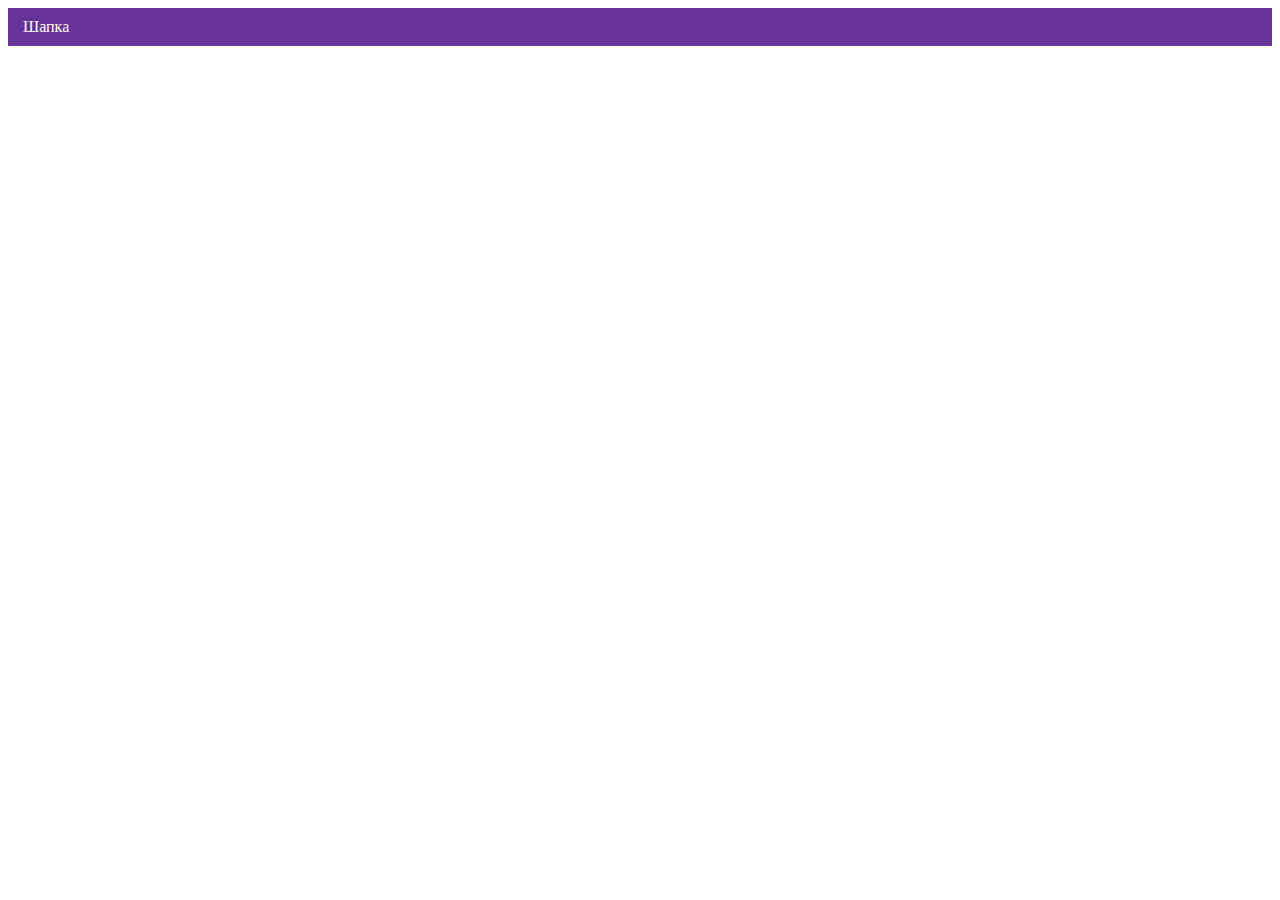
==== index.html @ 019f4bea "Deploying to gh-pages from @ htmlacademy-adaptive/2518753-cat-energy-2@e185e479f8d7a3f41717b7583130b" ====
<!DOCTYPE html><html class="page" lang="ru"><head><meta charset="UTF-8"><title>Название проекта</title><meta name="viewport" content="width=device-width,initial-scale=1"><link rel="stylesheet" href="styles/styles.css"><script src="scripts/index.js" defer="defer"></script></head><body class="page__body"><header class="header">Шапка</header></body></html>
---- styles/styles.css ----
.header{color:#fff;background-color:#639;padding:10px 15px}
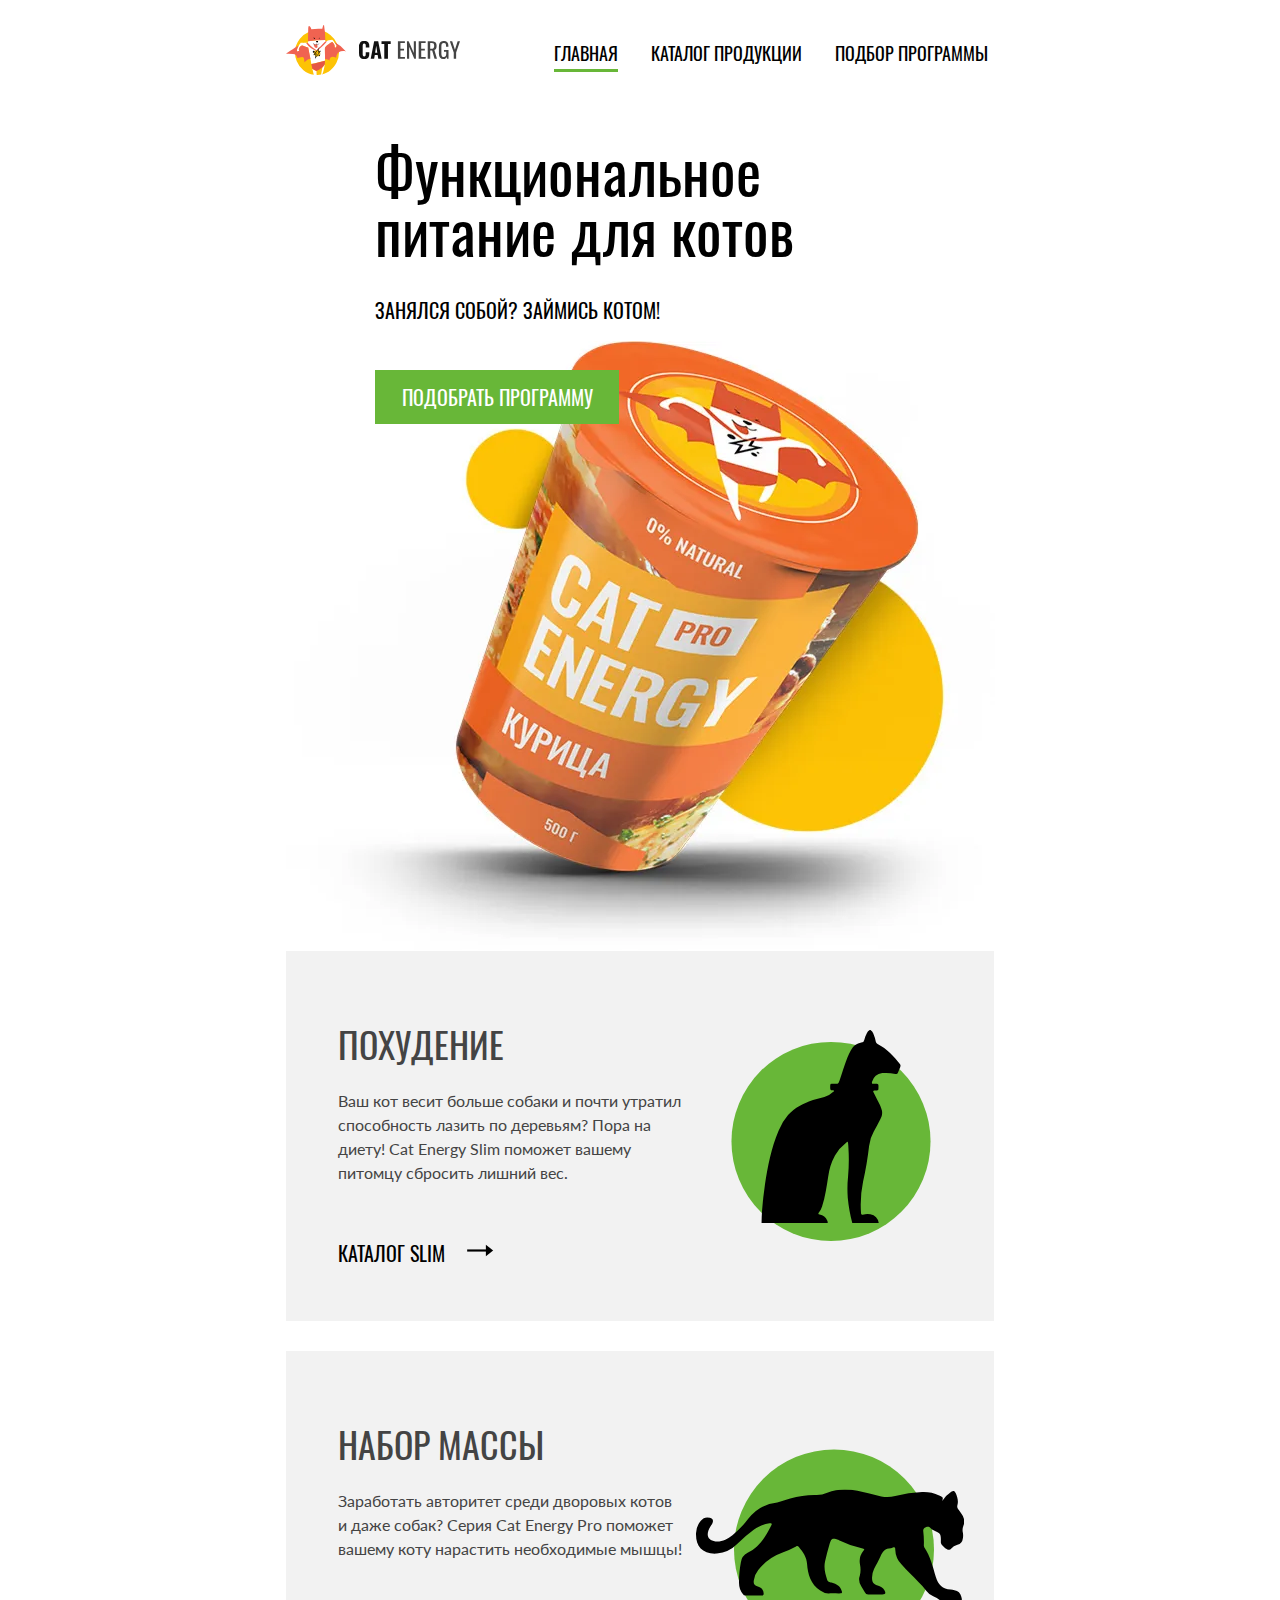
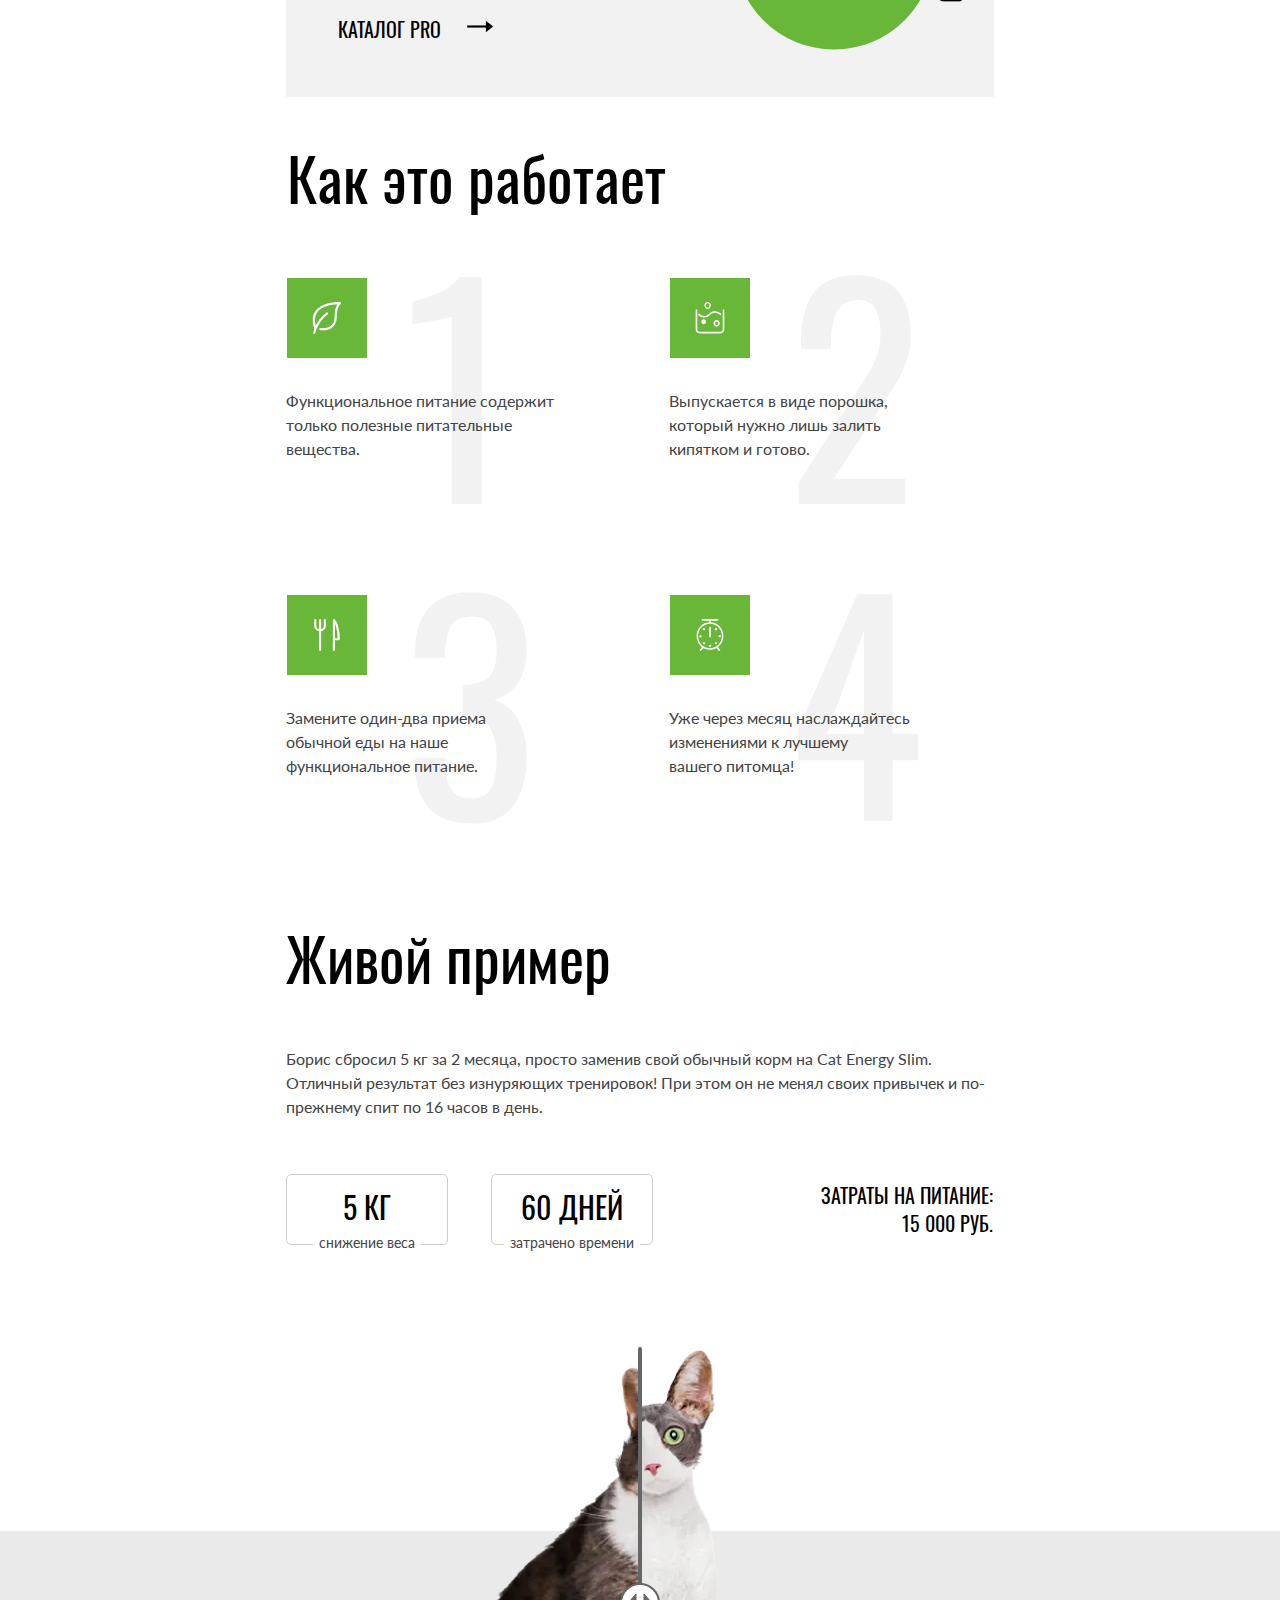
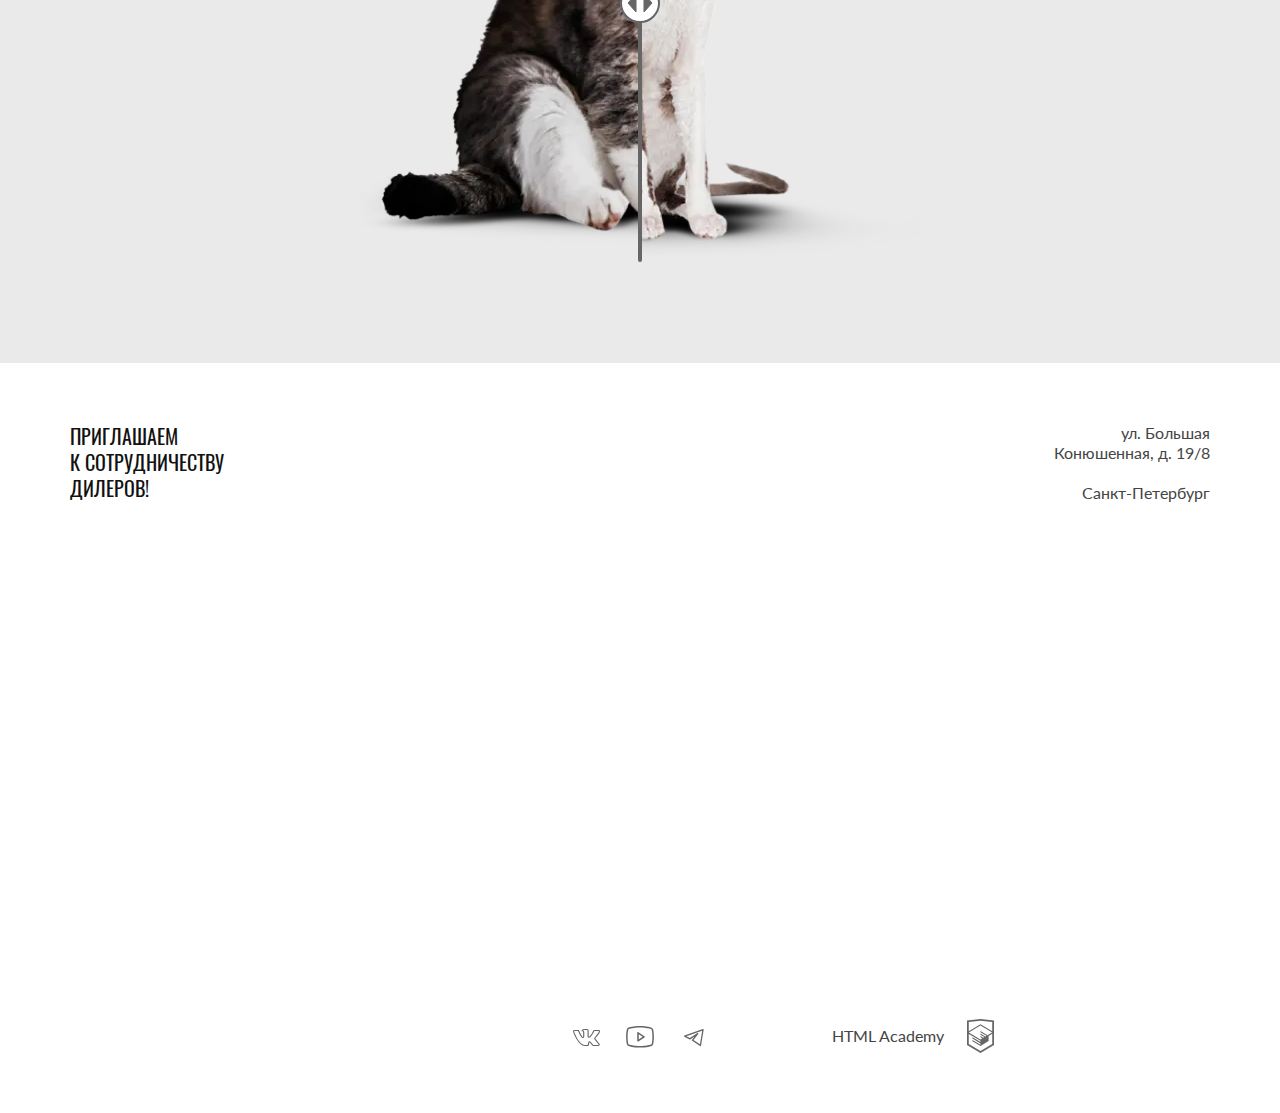
==== commit 45231abb: "Deploying to gh-pages from @ htmlacademy-adaptive/2518753-cat-energy-2@edad0844a2e58d0d433959121d864" ====
--- a/index.html
+++ b/index.html
@@ -1 +1 @@
-<!DOCTYPE html><html class="page" lang="ru"><head><meta charset="UTF-8"><title>Название проекта</title><meta name="viewport" content="width=device-width,initial-scale=1"><link rel="stylesheet" href="styles/styles.css"><script src="scripts/index.js" defer="defer"></script></head><body class="page__body"><header class="header">Шапка</header></body></html>+<!DOCTYPE html><html class="page" lang="ru"><head><meta charset="UTF-8"><meta name="viewport" content="width=device-width,initial-scale=1"><title>Магазин "CAT ENERGY"</title><meta name="viewport" content="width=device-width,initial-scale=1"><link rel="icon" href="favicon.ico" sizes="32x32"><link rel="icon" href="favicons/32.svg" type="image/svg+xml"><link rel="apple-touch-icon" href="favicons/apple-icon.png" sizes="180x180"><link rel="manifest" href="manifest.webmanifest"><link rel="preload" href="fonts/Lato-Regular.woff2" as="font"><link rel="stylesheet" href="styles/styles.css"><script src="scripts/index.js" defer="defer"></script></head><body class="page__body"><header class="main-header main-header--cat"><div class="main-header__wrapper container-wrapper"><div class="main-header__logo-container"><a class="main-header-logo-pic" href="index.html"><picture><source width="202" height="59" type="image/svg+xml" media="(min-width: 1440px)" srcset="images/logo-desktop.svg"><source width="174" height="50" type="image/svg+xml" media="(min-width: 768px)" srcset="images/logo-tablet.svg"><img loading="lazy" src="images/header-mobile.svg" width="190" height="38" alt="Продукция Cat Energy"></picture></a><button class="main-header__burger" type="button"><span class="visually-hidden">Открыть меню</span> <svg class="main-header__icon main-header__icon--burger" viewBox="0 0 24 24" width="24" height="24"><use href="..\icons\stack.svg#burger"></use></svg> <svg class="main-header__icon main-header__icon--cross" viewBox="0 0 24 24" width="24" height="24"><use href="..\icons\stack.svg#cross"></use></svg></button></div><nav class="main-nav main-nav--closed"><div class="main-nav__wrapper"><ul class="main-nav__site-list"><li class="main-nav__item main-nav__item--active"><a class="main-nav__link" href="index.html">Главная</a></li><li class="main-nav__item"><a class="main-nav__link" href="catalog.html">Каталог продукции</a></li><li class="main-nav__item"><a class="main-nav__link" href="#">Подбор программы</a></li></ul></div></nav></div></header><main class="main-container"><h1 class="visually-hidden">Магазин "CAT ENERGY"</h1><section class="hero"><div class="hero__wrapper container-wrapper"><div class="hero__container-lead"><h2 class="hero__lead">Функциональное питание&nbsp;для&nbsp;котов</h2><p class="hero__tagline">Занялся собой? Займись котом!</p></div><picture class="hero__picture"><source width="552" height="499" type="image/webp" media="(min-width: 1440px)" srcset="images/index-can-desktop@1x.webp, images/index-can-desktop@2x.webp 2x"><source width="709" height="609" type="image/webp" media="(min-width: 768px)" srcset="images/index-can-tablet@1x.webp, images/index-can-tablet@2x.webp 2x"><source type="image/webp" srcset="images/index-can-mobile@1x.webp, images/index-can-mobile@2x.webp 2x"><source width="552" height="499" type="image/jpg" media="(min-width: 1440px)" srcset="images/index-can-desktop@1x.png, images/index-can-desktop@2x.png 2x"><source width="709" height="609" type="image/jpg" media="(min-width: 768px)" srcset="images/index-can-tablet@1x.png, images/index-can-tablet@2x.png 2x"><img src="images/index-can-mobile@1x.png" srcset="images/index-can-mobile@2x.png 2x" width="280" height="270" alt="Продукция Cat Energy"></picture><a class="button hero__button" href="#">подобрать программу</a></div></section><section class="programs"><div class="programs__wrapper container-wrapper"><div class="programs__program programs__program--weight-loss"><h3 class="programs__name">похудение</h3><p class="programs__program-description">Ваш кот весит больше собаки и почти утратил способность лазить по деревьям? Пора на диету! Cat Energy Slim поможет вашему питомцу сбросить лишний вес.</p><a class="programs__program-link" href="#">каталог slim</a></div><div class="programs__program programs__program--kit"><h3 class="programs__name">набор массы</h3><p class="programs__program-description">Заработать авторитет среди дворовых котов и даже собак? Серия Cat Energy Pro поможет вашему коту нарастить необходимые мышцы!</p><a class="programs__program-link" href="#">каталог pro</a></div></div></section><section class="advantages"><div class="advantages__wrapper container-wrapper"><h3 class="advantages__title">Как это работает</h3><ul class="advantages__list"><li class="advantages__item advantages__item--benefit"><p class="advantages__text">Функциональное питание содержит только полезные питательные вещества.</p></li><li class="advantages__item advantages__item--water"><p class="advantages__text">Выпускается в виде порошка, который нужно лишь залить кипятком и готово.</p></li><li class="advantages__item advantages__item--instructions"><p class="advantages__text">Замените один-два приема обычной еды на наше функциональное питание.</p></li><li class="advantages__item advantages__item--index-watch"><p class="advantages__text">Уже через месяц наслаждайтесь изменениями к лучшему вашего&nbsp;питомца!</p></li></ul></div></section><section class="examples"><div class="examples__wrapper container-wrapper"><h2 class="examples__title">Живой пример</h2><div class="examples__background"><div class="examples__container"><div class="examples__text-container"><p class="examples__text">Борис сбросил 5 кг за 2 месяца, просто заменив свой обычный корм на Cat Energy Slim. Отличный результат без изнуряющих тренировок! При этом он не менял своих привычек и по-прежнему спит по 16 часов в день.</p><div class="examples__expenses-container"><div class="examples__container-label"><div class="examples__options"><span class="examples__result">5 КГ</span> <span class="examples__result-text">снижение веса</span></div><div class="examples__options"><span class="examples__result">60 ДНЕЙ</span> <span class="examples__result-text">затрачено времени</span></div></div><div class="examples__expenses"><span class="examples__tiitle-examples">затраты на питание:</span> <span class="examples__examples">15 000 РУБ.</span></div></div></div><div class="examples__picture"><button class="examples__button-thumb" type="button"><span class="visually-hidden">Ползунок</span> <svg class="examples__thumb" viewBox="0 0 40 40" width="40" height="40" fill="none"><use href="..\icons\stack.svg#thumb"></use></svg></button><div class="examples__picture-container"><div class="examples__picture-before"><picture class="examples__cat-big"><source width="560" height="512" type="image/webp" media="(min-width: 768px)" srcset="images/cat-before-tablet@1x.webp 1x,images/cat-before-tablet@2x.webp 2x"><source width="280" height="256" type="image/webp" media="(min-width: 768px)" srcset="images/cat-before-tablet@1x.webp 1x,images/cat-before-tablet@2x.webp 2x"><source width="560" height="512" type="image/png" media="(min-width: 768px)" srcset="images/cat-before-tablet@1x.png 1x,images/cat-before-tablet@2x.png 2x"><img loading="lazy" src="images/cat-before-mobile@1x.png" srcset="images/cat-before-mobile@2x.png" width="280" height="256" alt="Продукция Cat Energy"></picture></div><div class="examples__picture-after"><picture class="examples__cat-small"><source width="560" height="512" type="image/webp" media="(min-width: 768px)" srcset="images/cat-after-tablet@1x.webp 1x,images/cat-after-tablet@2x.webp 2x"><source width="280" height="256" type="image/webp" media="(min-width: 768px)" srcset="images/cat-after-tablet@1x.webp 1x,images/cat-after-tablet@2x.webp 2x"><source width="560" height="512" type="image/png" media="(min-width: 768px)" srcset="images/cat-after-tablet@1x.png 1x,images/cat-after-tablet@2x.png 2x"><img loading="lazy" src="images/cat-after-mobile@1x.png" srcset="images/cat-after-mobile@2x.png" width="280" height="256" alt="Продукция Cat Energy"></picture></div></div></div></div></div></div></section><section class="map"><div class="map__wrapper"><h2 class="visually-hidden">Карта</h2><div class="map__container"><p class="map__title">приглашаем к&nbsp;сотрудничеству дилеров!</p><div class="map__adress"><p class="map__street">ул. Большая Конюшенная,&nbsp;д.&nbsp;19/8</p><p class="map__city">Санкт-Петербург</p></div></div><iframe class="map__iframe" src="https://www.google.com/maps/embed?pb=!1m18!1m12!1m3!1d1998.5989428381988!2d30.320503012697746!3d59.938796861982894!2m3!1f0!2f0!3f0!3m2!1i1024!2i768!4f13.1!3m3!1m2!1s0x4696310fca5ba729%3A0xea9c53d4493c879f!2z0JHQvtC70YzRiNCw0Y8g0JrQvtC90Y7RiNC10L3QvdCw0Y8g0YPQuy4sIDE5LCDQodCw0L3QutGCLdCf0LXRgtC10YDQsdGD0YDQsywgMTkxMTg2!5e0!3m2!1sru!2sru!4v1723025348032!5m2!1sru!2sru" style="border:0;" allowfullscreen="" loading="lazy" referrerpolicy="no-referrer-when-downgrade"></iframe></div></section></main><footer class="main-footer"><div class="main-footer__wrapper container-wrapper"><ul class="main-footer__list"><li class="main-footer__item"><a class="main-footer__logo-text" href="../source/index.html"><img class="main-footer__logo-image" loading="lazy" src="images/logo-cat-energy.svg" width="101" height="18" alt="Логотип магазина CAT ENERGY"></a></li><li class="main-footer__item"><ul class="social-list"><li class="social-list__item"><a class="social-list__link" href="https://vk.com/htmlacademy"><span class="visually-hidden">В контакте</span> <svg viewBox="0 0 28 22" width="28" height="22"><use href="..\icons\stack.svg#vkontakte"></use></svg></a></li><li class="social-list__item"><a class="social-list__link" href="https://www.youtube.com/user/htmlacademyru"><span class="visually-hidden">Ютуб</span> <svg viewBox="0 0 28 22" width="28" height="22"><use href="..\icons\stack.svg#youtube"></use></svg></a></li><li class="social-list__item"><a class="social-list__link" href="https://t.me/htmlacademy"><svg viewBox="0 0 28 22" width="28" height="22"><use href="..\icons\stack.svg#telegram"></use></svg> <span class="visually-hidden">Телеграм</span></a></li></ul></li><li class="main-footer__item"><a class="main-footer__logo-academy-svg" href="https://htmlacademy.ru/"><p class="main-footer__logo">HTML Academy <svg viewBox="0 0 27 34" width="27" height="34"><use href="..\icons\stack.svg#logo-html"></use></svg> <span class="visually-hidden">Логотип HTML-академии</span></p></a></li></ul></div></footer></body></html>--- a/styles/styles.css
+++ b/styles/styles.css
@@ -1 +1 @@
-.header{color:#fff;background-color:#639;padding:10px 15px}+@font-face{font-family:Lato;font-weight:400;font-style:normal;src:url(../fonts/lato/Lato-Regular.woff2)format("woff2");font-display:swap}@font-face{font-family:Oswald;font-weight:400;font-style:normal;src:url(../fonts/oswald/oswaldregular.woff2)format("woff2");font-display:swap}body{color:#444;background-color:#fff;width:100%;margin:0 auto;font-family:Lato,Arial,sans-serif;font-weight:400}*,:before,:after{box-sizing:border-box}.visually-hidden{clip:rect(0 0 0 0);border:0;width:1px;height:1px;margin:-1px;padding:0;position:absolute;overflow:hidden}.main-header{width:100%}@media (width>=768px){.main-header{margin-bottom:35px}}@media (width>=1440px){.main-header{margin-bottom:51px}}@media (width>=768px){.main-header__wrapper{justify-content:space-between;align-items:center;padding:25px 34px 0 30px;display:flex}}@media (width>=1440px){.main-header__wrapper{padding:55px 110px 29px}}.main-header__logo-container{justify-content:space-between;align-items:center;margin-bottom:-3px;padding:13px 21px 14px 20px;display:flex;position:relative}@media (width>=768px){.main-header__logo-container{margin-bottom:0;margin-right:94px;padding:0}}@media (width>=1440px){.main-header__logo-container{margin-right:541px}}.main-header__burger:hover{opacity:.8}.main-header__burger:active{opacity:.6}.main-header__burger{cursor:pointer;background-color:#fff;border:none;width:24px;height:24px;padding:0;display:block}.main-header__burger--cross{cursor:pointer;display:none}@media (width>=768px){.main-.main-header__burger--active .main-header__burger--icon{display:none}.main-header__burger--active .main-header__cross--icon{display:block}.main-header__burger{display:none}}.main-header__icon--cross{display:none}.main-header__icon--burger{display:block}.main-header__burger--active .main-header__icon--burger{display:none}.main-header__burger--active .main-header__icon--cross{display:block}@media (width>=1440px){.main-header--cat:before{content:"";z-index:-10;background-color:#0000;background-image:linear-gradient(#68b738d9,#68b738d9),url(../images/index-background-desktop-desktop@2x.png);background-position:100%;background-repeat:repeat,repeat;background-size:cover;background-attachment:scroll,scroll;background-origin:padding-box,padding-box;background-clip:border-box,border-box;width:50%;height:694px;position:absolute;top:0;right:-6px}}.main-header-logo-pic:hover{opacity:.8}.main-header-logo-pic:active{opacity:.6}.main-nav{text-transform:uppercase;color:#000;width:100%;margin:0 auto;font-family:Oswald,Arial,sans-serif;font-size:20px;line-height:20px}@media (width>=768px){.main-nav{padding-top:10px;font-size:18px;line-height:24px}}@media (width>=1440px){.main-nav{font-size:20px;line-height:29.64px}}.main-nav__site-list{color:#000;text-transform:uppercase;z-index:10;background-color:#fff;width:320px;margin:0;padding:0;list-style:none;position:absolute}@media (width>=768px){.main-nav__site-list{flex-wrap:wrap;gap:33px;width:436px;display:flex;position:static}}@media (width>=1440px){.main-nav__site-list{background:0 0;gap:32.5px;width:475px}}.main-nav--opened{display:block}.main-nav--closed{display:none}@media (width>=768px){.main-nav--closed{display:block}}.main-nav__item{text-align:center;border:none;border-top:1px solid #e6e6e6;width:100%;padding-top:22px;padding-bottom:24px;position:relative}@media (width>=768px){.main-nav__item{border:none;width:auto;padding-top:4px;padding-bottom:12px}}.main-nav__link{color:#000;text-decoration:none}@media (width>=1440px){.main-nav__link{color:#fff}.main-nav__link--catalog{color:#111}}.main-nav__link:hover{opacity:.6}.main-nav__link:active{opacity:.3}@media (width>=768px){.main-nav__item--active:after{content:"";background-color:#68b738;width:100%;height:3px;position:absolute;top:32px;left:0}}@media (width>=1440px){.main-nav__item--active:after{content:"";background-color:#fff;width:100%;height:3px;position:absolute;top:38px;left:0}}@media (width>=768px){.main-nav__item--catalog-active:after{content:"";background-color:#68b738;width:100%;height:3px;position:absolute;top:32px;left:0}}@media (width>=1440px){.main-nav__item--catalog-active:after{top:39px}}.hero{color:#000;width:100%;min-height:480px;font-family:Oswald,Arial,sans-serif;font-size:14px;line-height:14px;position:relative}@media (width>=768px){.hero{font-size:20px;line-height:20px}}@media (width>=1440px){.hero{min-height:497px;font-size:20px;line-height:20px}}.hero:after{content:"";z-index:-10;background-color:#0000;background-image:linear-gradient(#68b738d9,#68b738d9),url(../images/index-background-desktop-mobile@2x.png);background-position:top;background-repeat:no-repeat;background-size:contain;background-attachment:scroll,scroll;background-origin:padding-box,padding-box;background-clip:border-box,border-box;width:100%;height:302px;display:block;position:absolute;top:0;left:0;right:0}@media (width>=768px){.hero:after{display:none}}.hero__wrapper{padding-bottom:0;position:relative}@media (width>=768px){.hero__wrapper{padding-left:30px;padding-right:30px}}@media (width>=1440px){.hero__wrapper{padding-left:100px;padding-right:331px;display:flex}}.hero__container-lead{color:#fff;background-size:320px 302px;width:100%;min-height:302px;padding-top:27px}@media (width>=768px){.hero__container-lead{background:0 0;min-height:180px;padding-left:89px}}.hero__lead{text-align:center;margin:0 0 25px;font-size:36px;font-weight:400;line-height:36px}@media (width>=768px){.hero__lead{color:#000;text-align:start;width:414px;margin-top:0;margin-bottom:40px;font-size:60px;font-weight:400;line-height:60px}}@media (width>=1440px){.hero__lead{text-align:start;margin-top:0}}.hero__tagline{text-align:center;text-transform:uppercase;margin:0 2px 0 auto;font-size:14px;line-height:14px}@media (width>=768px){.hero__tagline{color:#000;text-align:start;margin-bottom:21px;font-size:20px;line-height:20px}}@media (width>=1440px){.hero__tagline{text-align:start;margin-top:0}}.hero__picture{z-index:2;position:absolute;top:167px;left:20px}@media (width>=768px){.hero__picture{width:709px;min-height:609px;display:block;position:static}}@media (width>=1440px){.hero__picture{padding-left:0;position:absolute;top:-54px;left:559px}}.hero__button{width:280px;height:40px;margin:138px 20px 0;padding:10px 63px;font-size:16px;line-height:20px}@media (width>=768px){.hero__button{width:244px;height:54px;margin:0;padding:14px 26px;font-size:20px;line-height:26px;position:absolute;top:257px;left:119px}}@media (width>=1440px){.hero__button{top:260px;left:190px}}.programs{width:100%;margin-bottom:20px}@media (width>=768px){.programs{margin-bottom:49px}}@media (width>=1440px){.programs{margin-bottom:76px}}.programs__wrapper{flex-flow:column wrap;gap:22px;margin-bottom:20px;padding-top:20px;padding-left:20px;padding-right:20px;display:flex}@media (width>=768px){.programs__wrapper{gap:30px;padding-top:0;padding-left:30px;padding-right:30px}}@media (width>=1440px){.programs__wrapper{flex-direction:row;gap:79px;padding-top:82px;padding-left:110px;padding-right:110px}}.programs__program{background-color:#f2f2f2;padding:21px 33px 18px 20px;position:relative}@media (width>=768px){.programs__program{padding:75px 63px 53px 52px}}@media (width>=1440px){.programs__program{width:570px}}.programs__name{text-transform:uppercase;margin:0 0 29px;padding-top:9px;padding-left:71px;font-family:Oswald,Arial,sans-serif;font-size:24px;font-weight:400;line-height:37px}@media (width>=768px){.programs__name{margin-bottom:27px;padding:0;font-size:36px;line-height:36px}}@media (width>=1440px){.programs__name{margin-bottom:74px;padding-left:162px}}.programs__program-description{margin:0 0 41px;font-family:Lato,Arial,sans-serif;font-size:14px;line-height:18px;position:relative}@media (width>=768px){.programs__program-description{width:344px;margin-bottom:53px;font-size:16px;line-height:24px}}@media (width>=1440px){.programs__program-description{width:457px;margin-bottom:29px}}.programs__program-description:after{content:"";background-color:#d9d9d9;width:100%;height:1px;position:absolute;top:111px;left:0}@media (width>=768px){.programs__program-description:after{display:none}}.programs__program-link{color:#000;text-transform:uppercase;font-family:Oswald,Arial,sans-serif;font-size:16px;line-height:16px;text-decoration:none;position:relative}@media (width>=768px){.programs__program-link{font-size:20px;line-height:30px}}.programs__program-link:after{content:"";background-image:url(../icons/stack.svg#arrow);width:41px;height:13px;position:absolute;top:6px;left:95px}@media (width>=768px){.programs__program-link:after{left:126px}}.programs__program--weight-loss:before{content:"";background-image:url(../icons/stack.svg#index-cat-back-1);width:50px;height:53px;position:absolute}@media (width>=768px){.programs__program--weight-loss:before{width:200px;height:211px;top:79px;left:445px}}@media (width>=1440px){.programs__program--weight-loss:before{width:100px;height:106px;top:40px;left:52px}}.programs__program--kit:before{content:"";background-image:url(../icons/stack.svg#index-cat-back-2);width:67px;height:52px;position:absolute;top:24px;left:12px}@media (width>=768px){.programs__program--kit:before{width:268px;height:211px;top:93px;left:410px}}@media (width>=1440px){.programs__program--kit:before{width:134px;height:100px;top:45px;left:34px}}.programs__program-link:hover{opacity:.3}.advantages{counter-reset:section;width:100%;margin-bottom:47px}@media (width>=1440px){.advantages{min-height:380px;margin-bottom:61px}}.advantages__wrapper{min-height:380px;padding:0 20px}@media (width>=768px){.advantages__wrapper{min-height:380px;padding-left:30px;padding-right:109px}}@media (width>=1440px){.advantages__wrapper{min-height:280px;padding-left:110px}}.advantages__title{color:#000;margin:0 0 43px;padding-top:1px;padding-left:1px;font-family:Oswald,Arial,sans-serif;font-size:36px;font-weight:400;line-height:40px}@media (width>=768px){.advantages__title{margin-bottom:31px;font-size:60px;line-height:60px}}.advantages__list{flex-wrap:wrap;gap:20px;margin:0;padding:0;font-family:Lato,Arial,sans-serif;font-size:14px;line-height:18px;list-style:none;display:grid}@media (width>=768px){.advantages__list{grid-template-columns:230px 230px;gap:37px 153px;font-family:Lato,Arial,sans-serif;list-style:none;display:grid}}@media (width>=1440px){.advantages__list{gap:10px 94px;font-family:Lato,Arial,sans-serif;list-style:none;display:flex}}.advantages__item{width:280px;min-height:60px;position:relative}@media (width>=768px){.advantages__item{min-height:280px;position:relative}}@media (width>=1440px){.advantages__item{width:230px;position:relative}}@media (width>=768px){.advantages__item :before{counter-increment:section;content:"" counter(section)"";color:#f2f2f2;z-index:-10;width:112px;font-family:Oswald,Arial,sans-serif;font-size:280px;line-height:280px;position:absolute;top:0;right:50px}}@media (width>=1440px){.advantages__item :before{right:0}}.advantages__text{margin:0;padding-left:80px}@media (width>=768px){.advantages__text{width:268px;min-height:280px;padding-top:151px;padding-left:0;padding-right:0;font-size:16px;line-height:24px}}@media (width>=1440px){.advantages__text{width:246px;min-height:280px;padding:151px 0 57px}}.advantages__item--benefit:after{content:"";background-color:#68b738;background-image:url(../icons/stack.svg#index-leaf);background-position:50%;background-repeat:no-repeat;background-size:32px 32px;width:60px;height:60px;display:block;position:absolute;top:-2px;left:1px}@media (width>=768px){.advantages__item--benefit:after{width:80px;height:80px;top:40px}}.advantages__item--water:after{content:"";background-color:#68b738;background-image:url(../icons/stack.svg#index-water);background-position:50%;background-repeat:no-repeat;background-size:32px 32px;width:60px;height:60px;display:block;position:absolute;top:-2px;left:1px}@media (width>=768px){.advantages__item--water:after{width:80px;height:80px;top:40px}}.advantages__item--instructions:after{content:"";background-color:#68b738;background-image:url(../icons/stack.svg#index-eat);background-position:50%;background-repeat:no-repeat;background-size:32px 32px;width:60px;height:60px;display:block;position:absolute;top:-2px;left:1px}@media (width>=768px){.advantages__item--instructions:after{width:80px;height:80px;top:40px}}.advantages__item--index-watch:after{content:"";background-color:#68b738;background-image:url(../icons/stack.svg#index-watch);background-position:50%;background-repeat:no-repeat;background-size:32px 32px;width:60px;height:60px;display:block;position:absolute;top:-2px;left:1px}@media (width>=768px){.advantages__item--index-watch:after{width:80px;height:80px;top:40px}}.examples{background-color:#eaeaea;width:100%;margin:0 auto}@media (width>=768px){.examples{background:linear-gradient(#fff 60%,#eaeaea 57%)}}@media (width>=1440px){.examples{background:linear-gradient(0deg,#eaeaea calc(100% - 134px),#fff 20%)}}.examples__wrapper{padding:25px 20px 38px}@media (width>=768px){.examples__wrapper{padding:45px 30px 101px}}@media (width>=1440px){.examples__wrapper{padding:0 110px}}.examples__title{color:#000;margin:0 0 40px;font-family:Oswald,Arial,sans-serif;font-size:36px;font-weight:400;line-height:40px}@media (width>=768px){.examples__title{margin-bottom:60px;font-size:60px;line-height:60px}}@media (width>=1440px){.examples__title{margin-bottom:76px}}.examples__text-container{margin-bottom:19px}.examples__text{margin:0 0 20px;font-family:Lato,Arial,sans-serif;font-size:14px;line-height:18px}@media (width>=768px){.examples__text{margin-bottom:55px;font-size:16px;line-height:24px}}@media (width>=1440px){.examples__text{width:433px;margin-bottom:69px}}@media (width>=768px){.examples__expenses-container{justify-content:space-between;align-items:self-start;margin-bottom:68px;display:flex}}@media (width>=1440px){.examples__expenses-container{flex-direction:column;align-items:start;margin-bottom:0}}.examples__options{color:#000;border:1px solid #cdcdcd;border-radius:5px;flex-direction:column;align-items:center;width:124px;margin:0;padding:13px 20px 0;font-family:Oswald,Arial,sans-serif;font-size:24px;line-height:24px;display:flex;position:relative}@media (width>=768px){.examples__options{width:162px;padding-bottom:4px;font-size:30px;line-height:37px}}.examples__result-text{color:#444;text-align:center;background-color:#eaeaea;margin-bottom:-15px;padding:0 9px;font-family:Lato,Arial,sans-serif;font-size:12px;line-height:12px}@media (width>=768px){.examples__result-text{background-color:#fff;margin:0 -10px -10px;padding:0 6px;font-size:14px;line-height:14px}}@media (width>=1440px){.examples__result-text{background-color:#eaeaea;margin-bottom:-11px}}.examples__result{margin-bottom:9px}@media (width>=768px){.examples__result{margin-bottom:11px}}@media (width>=1440px){.examples__result{margin-bottom:13px}.examples__background{min-height:462px;margin-left:-110px;margin-right:-110px;padding-left:110px;padding-right:110px;position:relative}.examples__container{width:436px;min-height:317px;padding-top:70px;padding-bottom:47px;display:flex}}.examples__container-label{justify-content:space-between;gap:32px;margin-bottom:34px;display:flex}@media (width>=768px){.examples__container-label{gap:43px}}@media (width>=1440px){.examples__container-label{margin-bottom:50px}}.examples__tiitle-examples{text-transform:uppercase}@media (width>=768px){.examples__tiitle-examples,.examples__examples{font-size:20px;line-height:20px}}.examples__expenses{color:#000;flex-wrap:wrap;gap:3px;width:186px;margin:0 auto;font-family:Oswald,Arial,sans-serif;font-size:14px;line-height:20px;display:flex}@media (width>=768px){.examples__expenses{justify-content:flex-end;gap:8px;margin:0;padding-top:11px;padding-right:1px}}@media (width>=1440px){.examples__expenses{gap:65px;width:auto;display:flex}}.examples__picture{position:relative}@media (width>=1440px){.examples__picture{width:560px;height:512px;position:absolute;top:-136px;left:773px}}.examples__button-thumb{z-index:30;background-color:#666;border:none;border-radius:2px;outline:none;width:4px;height:100%;padding:0;position:absolute;left:138px}@media (width>=768px){.examples__button-thumb{left:352px}}@media (width>=1440px){.examples__button-thumb{left:275px}}.examples__picture-container{justify-content:space-between;display:flex}@media (width>=768px){.examples__picture-container{margin:0 4px}}.examples__picture-before{text-align:left;width:50%;overflow:hidden}.examples__cat-big{display:block;transform:translate(0%)}@media (width>=768px){.examples__cat-big{transform:translate(20%)}}@media (width>=1440px){.examples__cat-big{transform:translate(0)}}.examples__picture-after{text-align:right;width:50%;overflow:hidden}.examples__cat-small{width:200%;display:block;transform:translate(-50%)}@media (width>=768px){.examples__cat-small{transform:translate(-60%)}}@media (width>=1440px){.examples__cat-small{transform:translate(-284px)}}.examples__button-thumb:hover{background-color:#68b738}.examples__button-thumb:active{opacity:.6;background-color:#68b738}.examples__thumb{stroke:#666;color:#666;position:absolute;top:107px;left:-18px}@media (width>=768px){.examples__thumb{top:236px;left:-18px}}.examples__thumb:hover{stroke:#68b738;color:#68b738}.examples__thumb:active{stroke:#68b738;color:#68b738;opacity:.6}.map{width:100%;margin:0;font-weight:400}.map--catalog{background-color:#f2f2f2}.map__wrapper{padding:0}@media (width>=1440px){.map__wrapper{position:relative}}.map__container{flex-direction:row;justify-content:space-between;padding:26px 20px;display:flex}@media (width>=768px){.map__container{justify-content:space-between;min-height:200px;padding:60px 70px}}@media (width>=1440px){.map__container{background-color:#fff;width:565px;min-height:199px;padding:60px 78px;position:absolute;top:96px;left:111px}}.map__title{text-transform:uppercase;color:#111;margin:0;font-family:Oswald,Arial,sans-serif;font-size:16px;font-weight:400;line-height:20px}@media (width>=768px){.map__title{width:163px;font-size:20px;line-height:26px}}.map__adress{width:140px;margin-right:3px;font-family:Lato,Arial,sans-serif;font-size:14px;line-height:20px}@media (width>=768px){.map__adress{text-align:right;width:157px;margin-right:0;font-size:16px;line-height:20px}}@media (width>=1440px){.map__adress{text-align:left}}.map__street{margin:0}@media (width>=768px){.map__street{margin-bottom:20px}}@media (width>=1440px){.map__street{margin-bottom:19px}}.map__city{margin:0}.map__iframe{width:100%;height:362px}@media (width>=768px){.map__iframe{height:400px}}@media (width>=1440px){.map__container--index{top:77px}}.main-footer{width:100%;font-family:Lato,Arial,sans-serif;font-size:16px;line-height:20px}.main-footer--catalog{background-color:#f2f2f2}@media (width>=1440px){.main-footer--catalog{padding-top:3px}}.main-footer__wrapper{padding:19px 20px}@media (width>=768px){.main-footer__wrapper{justify-content:space-between;padding:60px 30px;display:flex}}@media (width>=1440px){.main-footer__wrapper{padding:72px 110px}}.main-footer__list{text-align:center;flex-direction:column;margin:0;padding:0;list-style:none;display:flex}@media (width>=768px){.main-footer__list{text-align:start;grid-template-columns:repeat(3,1fr);width:100%;display:grid}}@media (width>=1440px){.main-footer__list{grid-template-columns:repeat(3,1fr);gap:142px;width:100%;display:grid}}.main-footer__item{border-bottom:1px solid #d9d9d9;width:100%;margin:0 auto;padding:18px 0}@media (width>=768px){.main-footer__item{border:none;width:auto;margin:0;padding:0}}.main-footer__item:last-child{text-align:right;border-bottom:none}.main-footer__logo-text:hover{opacity:.8}.main-footer__logo-text:active{opacity:.6}.social-list__link{fill:#666}.social-list__link:hover{fill:#68b738}.main-footer__logo{justify-content:center;align-items:center;gap:140px;margin:0;display:flex}@media (width>=768px){.main-footer__logo{gap:23px;margin-top:-10px}}.main-footer__logo-academy-svg{fill:#666;color:#444;text-decoration:none;display:inline-block}.main-footer__logo-academy-svg:hover{fill:#68b738}.main-footer__logo-academy-svg:active{opacity:.3}.main-footer__logo-image{width:128px;height:24px}@media (width>=768px){.main-footer__logo-image{margin-top:-3px}.main-footer__item--logo{flex-wrap:wrap;justify-self:self-start;gap:10px;display:flex}.main-footer__item--logo-academy{flex-wrap:wrap;gap:10px;width:168px;display:flex}}@media (width>=1440px){.main-footer__item--logo-academy{justify-self:self-end}}.social-list{flex-wrap:wrap;justify-content:center;gap:24px;margin:0 auto;padding:0;list-style:none;display:flex}@media (width>=768px){.social-list{gap:26px}}@media (width>=1440px){.social-list{gap:24px}}.social-list__item a{align-items:end;display:flex}.catalog{width:100%;margin-bottom:24px}@media (width>=768px){.catalog{margin-bottom:75px}}@media (width>=1440px){.catalog{margin-bottom:67px}}@media (width>=768px){.catalog__wrapper{padding:0 30px}}@media (width>=1440px){.catalog__wrapper{padding:0 109px}}.catalog__title{color:#000;margin:0;padding:28px 20px 41px;font-family:Oswald,Arial,sans-serif;font-size:36px;font-weight:400;line-height:36px;position:relative}@media (width>=768px){.catalog__title{margin-bottom:164px;padding-bottom:0;padding-left:0;font-size:60px;line-height:60px}}@media (width>=1440px){.catalog__title{margin-top:-37px;margin-bottom:156px}}.catalog__title:before{content:"";background-color:#e6e6e6;width:100%;height:1px;position:absolute;top:0;left:0}@media (width>=768px){.catalog__title:before{display:none}}.catalog__title:after{content:"";background-color:#e6e6e6;width:100%;height:1px;position:absolute;top:104px;left:0}@media (width>=768px){.catalog__title:after{display:none}}.catalog__list{grid-template-columns:repeat(1,320px);margin:0;padding:0;list-style:none;display:grid}@media (width>=768px){.catalog__list{grid-template-columns:repeat(2,324px);gap:142px 60px}}@media (width>=1440px){.catalog__list{grid-template-columns:repeat(4,245px);gap:132px 80px}}.catalog__product-card{min-height:209px;padding:20px 20px 16px;position:relative}@media (width>=768px){.catalog__product-card{background-color:#f2f2f2;min-height:429px;padding:0 37px}}@media (width>=1440px){.catalog__product-card{width:245px;padding-bottom:40px;padding-left:37.5px;padding-right:37.5px}}.catalog__product-card:after{content:"";background-color:#e6e6e6;width:100%;height:1px;position:absolute;top:209px;left:0}@media (width>=768px){.catalog__product-card:after{display:none}}.catalog__product-card-container{margin-bottom:17px;padding-left:140px}@media (width>=768px){.catalog__product-card-container{padding:162px 0 0}}.catalog__picture{position:absolute;top:20.5px;left:20px}@media (width>=768px){.catalog__picture{top:-70px;left:60px}}@media (width>=1440px){.catalog__picture{top:-63px;left:39px}}.catalog__product-card-title{width:76px;margin:0 0 14px;font-size:16px;font-weight:400;line-height:20px}@media (width>=768px){.catalog__product-card-title{text-align:center;width:auto;margin:0 auto 17px;padding:0 50px;font-size:20px;line-height:24px}}@media (width>=1440px){.catalog__product-card-title{margin-bottom:21px;padding:0 10px}}.catalog__product-card-link{color:#222;text-transform:uppercase;font-family:Oswald,Arial,sans-serif;text-decoration:none}.catalog__table{font-family:Lato,Arial,sans-serif;font-size:12px;line-height:16px}@media (width>=768px){.catalog__table{margin-bottom:20px}}@media (width>=1440px){.catalog__table{margin-bottom:24px}}.catalog__table-tr{justify-content:space-between;width:140px;display:flex}@media (width>=768px){.catalog__table-tr{text-align:center;width:250px;margin-bottom:13px;position:relative}}@media (width>=1440px){.catalog__table-tr{width:169px}}@media (width>=768px){.catalog__table-tr:after{content:"";background-color:#cdcdcd;width:100%;height:2px;position:absolute;top:23px}}@media (width>=1440px){.catalog__table-tr:after{top:26px}}.catalog__table td{padding:0}@media (width>=768px){.catalog__table td{font-size:16px;line-height:20px}}.catalog__product-card-parameter{margin:0;font-size:12px;line-height:16px}@media (width>=768px){.catalog__product-card-parameter{text-align:center;font-size:16px;line-height:18px}}.catalog__product-card--addition{padding-top:26px}@media (width>=768px){.catalog__product-card--addition{background-color:#fff;border:2px solid #f2f2f2}}.catalog__container-addition{width:219px;min-height:97px;margin:0 auto 21px;padding-top:53px;position:relative}@media (width>=768px){.catalog__container-addition{margin-bottom:82px;padding:133px 0 0}}@media (width>=1440px){.catalog__container-addition{width:auto;margin-bottom:90px}}.catalog__product-card-title--addition{align-items:center;width:auto;margin-bottom:8px;padding:0 7.5px}@media (width>=768px){.catalog__product-card-title--addition{margin-bottom:23px;padding:0 20.5px}}@media (width>=1440px){.catalog__product-card-title--addition{margin-bottom:27px;padding:0}}.catalog__container-addition:before{content:"";background-image:url(../icons/stack.svg#catalog-plus);width:30px;height:30px;position:absolute;top:0;right:94.5px}@media (width>=768px){.catalog__container-addition:before{width:60px;height:60px;top:24px;right:80px}}@media (width>=1440px){.catalog__container-addition:before{top:33px;right:53px}}.catalog__button{width:100%;padding-top:8px;padding-bottom:10px}@media (width>=768px){.catalog__button{padding-top:9px;padding-bottom:9px}}@media (width>=1440px){.catalog__button{padding-top:10px;padding-bottom:10px}}.additional-products{width:100%;font-size:14px;line-height:14px;overflow:hidden}.additional-products__wrapper{padding:0 20px}@media (width>=768px){.additional-products__wrapper{padding:0 30px}}@media (width>=1440px){.additional-products__wrapper{padding:0 109px 0 110px}}.additional-products__list{grid-template-columns:repeat(1,280px);margin:0 0 35px;padding:0;list-style:none;display:grid}@media (width>=768px){.additional-products__list{grid-template-columns:repeat(1,708px);margin:0 0 70px;padding:0;list-style:none;display:grid}}@media (width>=1440px){.additional-products__list{grid-template-columns:repeat(1,896px);margin:0;padding:0;list-style:none}.additional-products__container{justify-content:space-between;gap:80px;display:flex}}.additional-products__list-item{padding-top:13px;padding-bottom:19px;position:relative}@media (width>=768px){.additional-products__list-item{border:1px solid #cdcdcd;border-top:none;padding:26px 41px 28px 38px}}@media (width>=1440px){.additional-products__list-item{border-left:none;border-right:none;flex-wrap:wrap;justify-content:space-between;padding:0;display:flex}.additional-products__list-item:first-child{border-top:1px solid #cdcdcd}}.additional-products__list-item:after{content:"";background-color:#e6e6e6;width:100%;height:1px;position:absolute;top:129px;left:0}@media (width>=768px){.additional-products__list-item:after{display:none}}.additional-products__title{color:#222;margin:0 auto 35px;font-family:Oswald,Arial,sans-serif;font-size:24px;font-weight:400;line-height:24px;position:relative}@media (width>=768px){.additional-products__title{margin-bottom:80px;padding-left:39px;font-size:32px;line-height:32px}}@media (width>=1440px){.additional-products__title{padding-left:0;font-size:40px;line-height:40px}}.additional-products__title:before{content:"";background-color:#68b738;width:100%;height:2px;position:absolute;top:9px;left:267px}@media (width>=768px){.additional-products__title:before{background-color:#68b738;height:2px;top:14px;left:383px}}@media (width>=1440px){.additional-products__title:before{top:18px;left:416px}}.additional-products__title:after{content:"";background-color:#e6e6e6;width:100%;height:1px;position:absolute;top:58px;left:0}@media (width>=768px){.additional-products__title:after{background-color:#68b738;height:2px;top:14px;left:-709px}}@media (width>=1440px){.additional-products__title:after{top:18px;left:-1260px}}.additional-products__units,.additional-products__price{margin:0;font-family:Lato,Arial,sans-serif}@media (width>=768px){.additional-products__units,.additional-products__price{font-size:16px;line-height:20px}}.additional-products__name{text-transform:uppercase;color:#222;margin:0 0 14px;font-family:Oswald,Arial,sans-serif;font-size:16px;line-height:16px}@media (width>=768px){.additional-products__name{margin:0;font-size:20px;line-height:20px}}@media (width>=1440px){.additional-products__name{width:325px}}.additional-products__units-container{flex-wrap:nowrap;justify-content:space-between;margin-bottom:15px;display:flex}@media (width>=768px){.additional-products__units-container{gap:48px;margin:0}}@media (width>=1440px){.additional-products__units-container{width:285px}}@media (width>=768px){.additional-products__item-container{flex-wrap:wrap;justify-content:space-between;align-items:baseline;margin-bottom:22px;display:flex}}@media (width>=1440px){.additional-products__item-container{align-items:center;margin:0}}.additional-products__button{width:100%;padding-top:10px;padding-bottom:9px;font-size:16px;line-height:20px}@media (width>=768px){.additional-products__button{font-size:16px;line-height:20px}}@media (width>=1440px){.additional-products__button{width:244px;margin-top:15px;margin-bottom:15px;padding-top:10px;padding-bottom:10px}}.present{background-color:#0000;background-image:linear-gradient(#68b738d9,#68b738d9),url(../images/catalog-image-background@2x.png);background-position:50%;background-repeat:no-repeat;background-size:contain;background-attachment:scroll,scroll;background-origin:padding-box,padding-box;background-clip:border-box,border-box;width:280px;min-height:290px;position:relative}@media (width>=768px){.present{background-color:#0000;background-image:linear-gradient(#68b738d9,#68b738d9),url(../images/catalog-image-background@2x.png);background-position:0 0,right -1px bottom -213px;background-repeat:no-repeat;background-size:cover;background-attachment:scroll,scroll;background-origin:padding-box,padding-box;background-clip:border-box,border-box;width:707px;min-height:200px}}@media (width>=1440px){.present{background:linear-gradient(#68b738d9,#68b738d9),url(../images/catalog-image-background@2x.png) right 0 bottom 0/cover no-repeat;width:245px;min-height:288px}}.present:before{content:"";background-image:url(../icons/stack.svg#catalog-present);width:78px;height:80px;position:absolute;top:59px;left:50%;transform:translate(-50%)}@media (width>=768px){.present:before{left:17%;transform:translate(-53%)}}@media (width>=1440px){.present:before{top:56px;left:50%;transform:translate(-50%)}}.present__text{color:#fff;text-align:center;width:161px;min-height:60px;margin:0 auto;padding-top:187px;font-family:Lato,Arial,sans-serif;font-size:16px;line-height:20px}@media (width>=768px){.present__text{text-align:start;margin:0 0 0 421px;padding-top:71px}}@media (width>=1440px){.present__text{text-align:center;width:auto;margin:0;padding-top:185px;padding-left:40px;padding-right:39px}}.subscription-form{color:#000;width:100%;font-family:Oswald,Arial,sans-serif;overflow:hidden}.subscription-form__wrapper{padding:41px 20px}@media (width>=768px){.subscription-form__wrapper{padding:80px 69px}}@media (width>=1440px){.subscription-form__wrapper{padding:96px 110px 104px}}.subscription-form__title{margin:0 0 32px;font-size:24px;font-weight:400;line-height:24px;position:relative}@media (width>=768px){.subscription-form__title{margin-bottom:66px;font-size:32px;line-height:32px}}@media (width>=1440px){.subscription-form__title{margin-bottom:72px;font-size:40px;line-height:40px}}.subscription-form__title:before{content:"";background-color:#68b738;width:100%;height:2px;position:absolute;top:11px;left:192px}@media (width>=768px){.subscription-form__title:before{top:14px;left:250px}}@media (width>=1440px){.subscription-form__title:before{top:18px;left:294px}}@media (width>=768px){.subscription-form__title:after{content:"";background-color:#68b738;width:100%;height:2px;position:absolute;top:14px;left:-667px}}@media (width>=1440px){.subscription-form__title:after{top:18px;left:-1260px}}.subscription-form__text{text-align:center;margin:0;font-size:16px;line-height:24px}@media (width>=768px){.subscription-form__text{text-align:center;margin-bottom:24px;font-size:24px;line-height:32px}}.subscription-form__input{flex-direction:column;gap:24px;display:flex}@media (width>=768px){.subscription-form__input{flex-direction:row;gap:0}}@media (width>=1440px){.subscription-form__input{width:752px;margin:0 auto}}.subscription-form__field{text-transform:uppercase;border:1px solid #cdcdcd;padding:12px;font-family:Oswald,Arial,sans-serif;font-size:20px;line-height:29.64px}@media (width>=768px){.subscription-form__field{width:376px;font-size:20px;line-height:29.64px}}@media (width>=1440px){.subscription-form__field{width:496px}}.subscription-form__button{text-transform:uppercase;margin-top:-8px;padding-top:14px;padding-bottom:15px;font-size:20px;line-height:26px}@media (width>=768px){.subscription-form__button{margin-top:0;padding:15px 69.5px}}.button{text-align:center;text-transform:uppercase;color:#fff;background-color:#68b738;border:none;font-family:Oswald,Arial,sans-serif;text-decoration:none;display:inline-block}.button:hover{background-color:#5eaa2f}.button:active{color:#ffffff4d}.button--grey{color:#444;background-color:#f2f2f2}.button--grey:hover{background-color:#ebebeb}.button--grey:active{color:#444;background-color:#ebebeb}.container-wrapper{width:320px;margin:0 auto}@media (width>=768px){.container-wrapper{width:768px}}@media (width>=1440px){.container-wrapper{width:1440px}}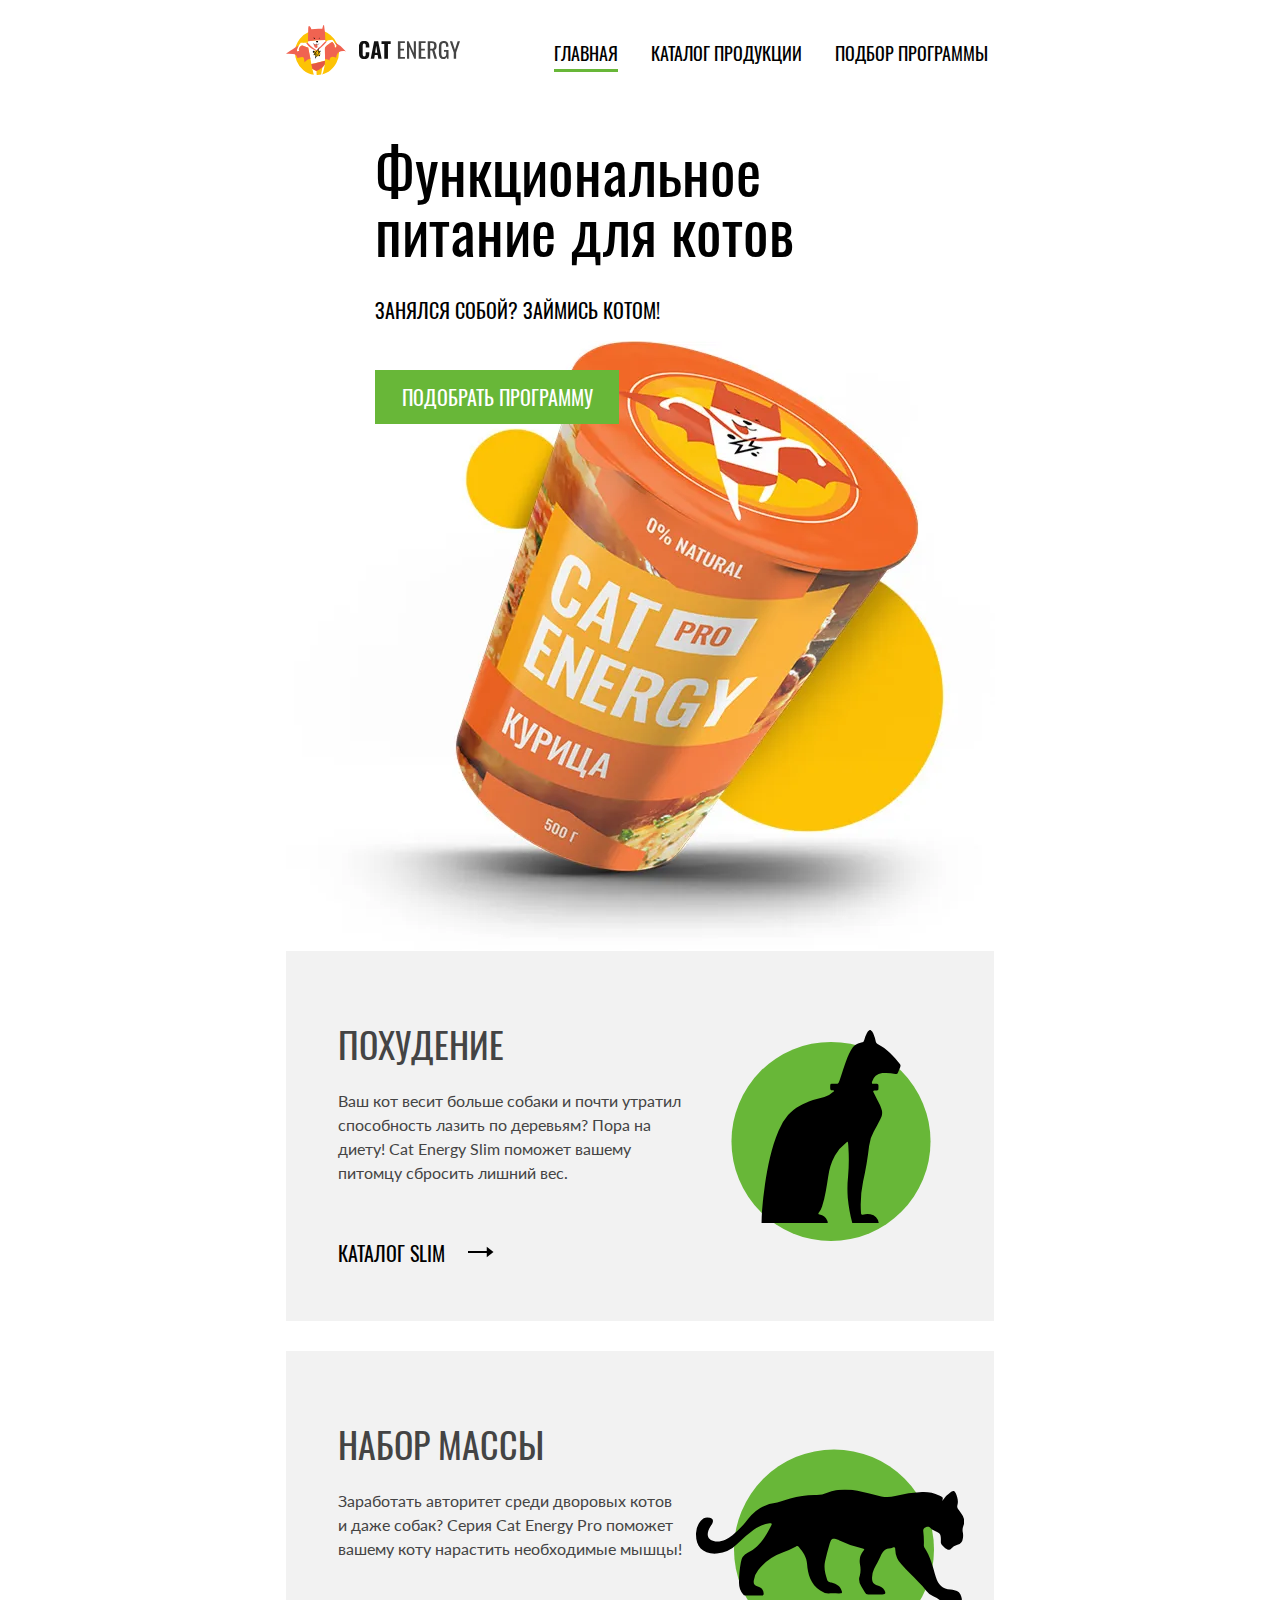
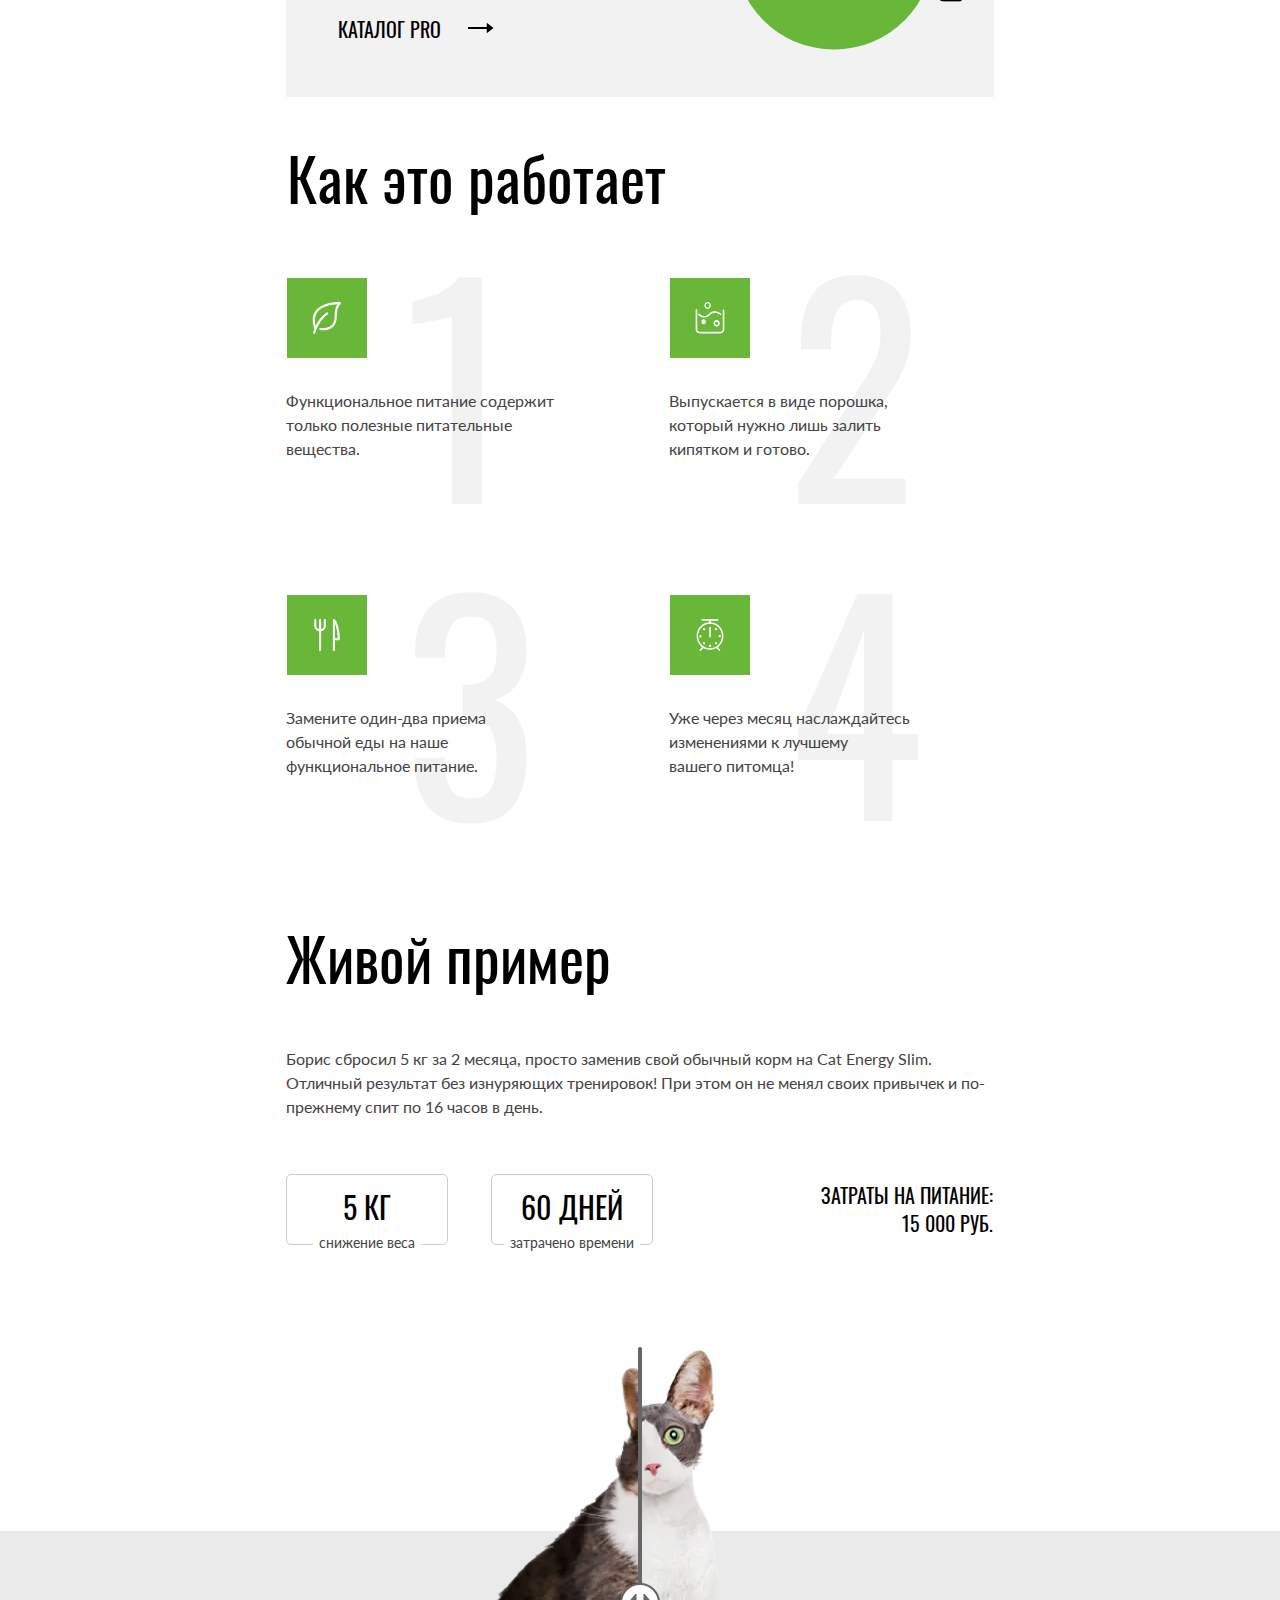
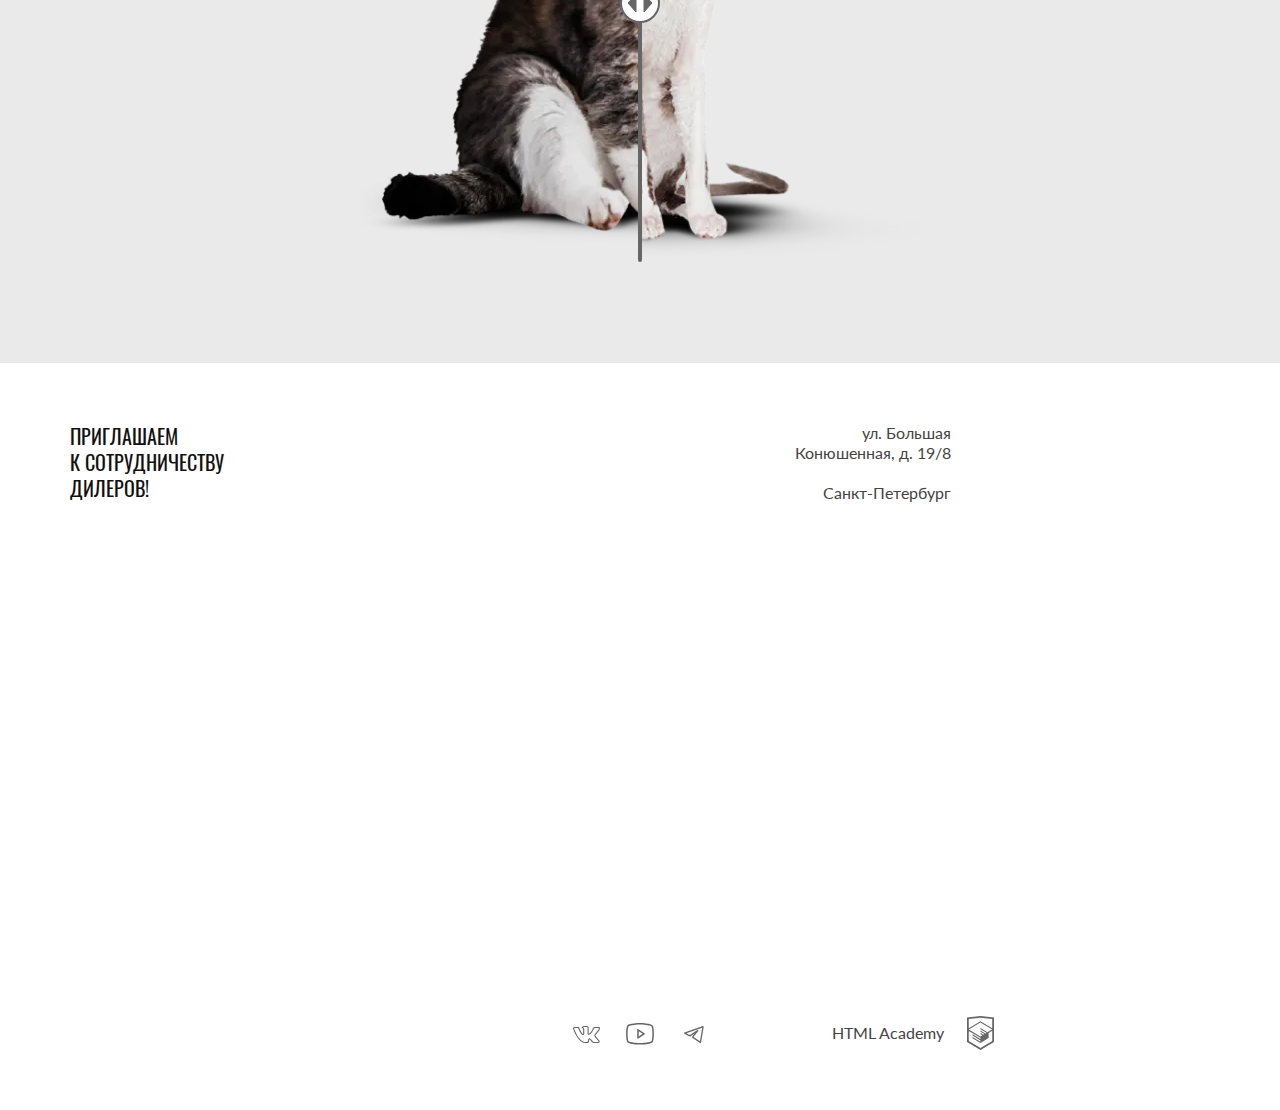
==== commit f3830956: "Deploying to gh-pages from @ htmlacademy-adaptive/2518753-cat-energy-2@edda27df38405feb907e42f56883d" ====
--- a/index.html
+++ b/index.html
@@ -1 +1 @@
-<!DOCTYPE html><html class="page" lang="ru"><head><meta charset="UTF-8"><meta name="viewport" content="width=device-width,initial-scale=1"><title>Магазин "CAT ENERGY"</title><meta name="viewport" content="width=device-width,initial-scale=1"><link rel="icon" href="favicon.ico" sizes="32x32"><link rel="icon" href="favicons/32.svg" type="image/svg+xml"><link rel="apple-touch-icon" href="favicons/apple-icon.png" sizes="180x180"><link rel="manifest" href="manifest.webmanifest"><link rel="preload" href="fonts/Lato-Regular.woff2" as="font"><link rel="stylesheet" href="styles/styles.css"><script src="scripts/index.js" defer="defer"></script></head><body class="page__body"><header class="main-header main-header--cat"><div class="main-header__wrapper container-wrapper"><div class="main-header__logo-container"><a class="main-header-logo-pic" href="index.html"><picture><source width="202" height="59" type="image/svg+xml" media="(min-width: 1440px)" srcset="images/logo-desktop.svg"><source width="174" height="50" type="image/svg+xml" media="(min-width: 768px)" srcset="images/logo-tablet.svg"><img loading="lazy" src="images/header-mobile.svg" width="190" height="38" alt="Продукция Cat Energy"></picture></a><button class="main-header__burger" type="button"><span class="visually-hidden">Открыть меню</span> <svg class="main-header__icon main-header__icon--burger" viewBox="0 0 24 24" width="24" height="24"><use href="..\icons\stack.svg#burger"></use></svg> <svg class="main-header__icon main-header__icon--cross" viewBox="0 0 24 24" width="24" height="24"><use href="..\icons\stack.svg#cross"></use></svg></button></div><nav class="main-nav main-nav--closed"><div class="main-nav__wrapper"><ul class="main-nav__site-list"><li class="main-nav__item main-nav__item--active"><a class="main-nav__link" href="index.html">Главная</a></li><li class="main-nav__item"><a class="main-nav__link" href="catalog.html">Каталог продукции</a></li><li class="main-nav__item"><a class="main-nav__link" href="#">Подбор программы</a></li></ul></div></nav></div></header><main class="main-container"><h1 class="visually-hidden">Магазин "CAT ENERGY"</h1><section class="hero"><div class="hero__wrapper container-wrapper"><div class="hero__container-lead"><h2 class="hero__lead">Функциональное питание&nbsp;для&nbsp;котов</h2><p class="hero__tagline">Занялся собой? Займись котом!</p></div><picture class="hero__picture"><source width="552" height="499" type="image/webp" media="(min-width: 1440px)" srcset="images/index-can-desktop@1x.webp, images/index-can-desktop@2x.webp 2x"><source width="709" height="609" type="image/webp" media="(min-width: 768px)" srcset="images/index-can-tablet@1x.webp, images/index-can-tablet@2x.webp 2x"><source type="image/webp" srcset="images/index-can-mobile@1x.webp, images/index-can-mobile@2x.webp 2x"><source width="552" height="499" type="image/jpg" media="(min-width: 1440px)" srcset="images/index-can-desktop@1x.png, images/index-can-desktop@2x.png 2x"><source width="709" height="609" type="image/jpg" media="(min-width: 768px)" srcset="images/index-can-tablet@1x.png, images/index-can-tablet@2x.png 2x"><img src="images/index-can-mobile@1x.png" srcset="images/index-can-mobile@2x.png 2x" width="280" height="270" alt="Продукция Cat Energy"></picture><a class="button hero__button" href="#">подобрать программу</a></div></section><section class="programs"><div class="programs__wrapper container-wrapper"><div class="programs__program programs__program--weight-loss"><h3 class="programs__name">похудение</h3><p class="programs__program-description">Ваш кот весит больше собаки и почти утратил способность лазить по деревьям? Пора на диету! Cat Energy Slim поможет вашему питомцу сбросить лишний вес.</p><a class="programs__program-link" href="#">каталог slim</a></div><div class="programs__program programs__program--kit"><h3 class="programs__name">набор массы</h3><p class="programs__program-description">Заработать авторитет среди дворовых котов и даже собак? Серия Cat Energy Pro поможет вашему коту нарастить необходимые мышцы!</p><a class="programs__program-link" href="#">каталог pro</a></div></div></section><section class="advantages"><div class="advantages__wrapper container-wrapper"><h3 class="advantages__title">Как это работает</h3><ul class="advantages__list"><li class="advantages__item advantages__item--benefit"><p class="advantages__text">Функциональное питание содержит только полезные питательные вещества.</p></li><li class="advantages__item advantages__item--water"><p class="advantages__text">Выпускается в виде порошка, который нужно лишь залить кипятком и готово.</p></li><li class="advantages__item advantages__item--instructions"><p class="advantages__text">Замените один-два приема обычной еды на наше функциональное питание.</p></li><li class="advantages__item advantages__item--index-watch"><p class="advantages__text">Уже через месяц наслаждайтесь изменениями к лучшему вашего&nbsp;питомца!</p></li></ul></div></section><section class="examples"><div class="examples__wrapper container-wrapper"><h2 class="examples__title">Живой пример</h2><div class="examples__background"><div class="examples__container"><div class="examples__text-container"><p class="examples__text">Борис сбросил 5 кг за 2 месяца, просто заменив свой обычный корм на Cat Energy Slim. Отличный результат без изнуряющих тренировок! При этом он не менял своих привычек и по-прежнему спит по 16 часов в день.</p><div class="examples__expenses-container"><div class="examples__container-label"><div class="examples__options"><span class="examples__result">5 КГ</span> <span class="examples__result-text">снижение веса</span></div><div class="examples__options"><span class="examples__result">60 ДНЕЙ</span> <span class="examples__result-text">затрачено времени</span></div></div><div class="examples__expenses"><span class="examples__tiitle-examples">затраты на питание:</span> <span class="examples__examples">15 000 РУБ.</span></div></div></div><div class="examples__picture"><button class="examples__button-thumb" type="button"><span class="visually-hidden">Ползунок</span> <svg class="examples__thumb" viewBox="0 0 40 40" width="40" height="40" fill="none"><use href="..\icons\stack.svg#thumb"></use></svg></button><div class="examples__picture-container"><div class="examples__picture-before"><picture class="examples__cat-big"><source width="560" height="512" type="image/webp" media="(min-width: 768px)" srcset="images/cat-before-tablet@1x.webp 1x,images/cat-before-tablet@2x.webp 2x"><source width="280" height="256" type="image/webp" media="(min-width: 768px)" srcset="images/cat-before-tablet@1x.webp 1x,images/cat-before-tablet@2x.webp 2x"><source width="560" height="512" type="image/png" media="(min-width: 768px)" srcset="images/cat-before-tablet@1x.png 1x,images/cat-before-tablet@2x.png 2x"><img loading="lazy" src="images/cat-before-mobile@1x.png" srcset="images/cat-before-mobile@2x.png" width="280" height="256" alt="Продукция Cat Energy"></picture></div><div class="examples__picture-after"><picture class="examples__cat-small"><source width="560" height="512" type="image/webp" media="(min-width: 768px)" srcset="images/cat-after-tablet@1x.webp 1x,images/cat-after-tablet@2x.webp 2x"><source width="280" height="256" type="image/webp" media="(min-width: 768px)" srcset="images/cat-after-tablet@1x.webp 1x,images/cat-after-tablet@2x.webp 2x"><source width="560" height="512" type="image/png" media="(min-width: 768px)" srcset="images/cat-after-tablet@1x.png 1x,images/cat-after-tablet@2x.png 2x"><img loading="lazy" src="images/cat-after-mobile@1x.png" srcset="images/cat-after-mobile@2x.png" width="280" height="256" alt="Продукция Cat Energy"></picture></div></div></div></div></div></div></section><section class="map"><div class="map__wrapper"><h2 class="visually-hidden">Карта</h2><div class="map__container"><p class="map__title">приглашаем к&nbsp;сотрудничеству дилеров!</p><div class="map__adress"><p class="map__street">ул. Большая Конюшенная,&nbsp;д.&nbsp;19/8</p><p class="map__city">Санкт-Петербург</p></div></div><iframe class="map__iframe" src="https://www.google.com/maps/embed?pb=!1m18!1m12!1m3!1d1998.5989428381988!2d30.320503012697746!3d59.938796861982894!2m3!1f0!2f0!3f0!3m2!1i1024!2i768!4f13.1!3m3!1m2!1s0x4696310fca5ba729%3A0xea9c53d4493c879f!2z0JHQvtC70YzRiNCw0Y8g0JrQvtC90Y7RiNC10L3QvdCw0Y8g0YPQuy4sIDE5LCDQodCw0L3QutGCLdCf0LXRgtC10YDQsdGD0YDQsywgMTkxMTg2!5e0!3m2!1sru!2sru!4v1723025348032!5m2!1sru!2sru" style="border:0;" allowfullscreen="" loading="lazy" referrerpolicy="no-referrer-when-downgrade"></iframe></div></section></main><footer class="main-footer"><div class="main-footer__wrapper container-wrapper"><ul class="main-footer__list"><li class="main-footer__item"><a class="main-footer__logo-text" href="../source/index.html"><img class="main-footer__logo-image" loading="lazy" src="images/logo-cat-energy.svg" width="101" height="18" alt="Логотип магазина CAT ENERGY"></a></li><li class="main-footer__item"><ul class="social-list"><li class="social-list__item"><a class="social-list__link" href="https://vk.com/htmlacademy"><span class="visually-hidden">В контакте</span> <svg viewBox="0 0 28 22" width="28" height="22"><use href="..\icons\stack.svg#vkontakte"></use></svg></a></li><li class="social-list__item"><a class="social-list__link" href="https://www.youtube.com/user/htmlacademyru"><span class="visually-hidden">Ютуб</span> <svg viewBox="0 0 28 22" width="28" height="22"><use href="..\icons\stack.svg#youtube"></use></svg></a></li><li class="social-list__item"><a class="social-list__link" href="https://t.me/htmlacademy"><svg viewBox="0 0 28 22" width="28" height="22"><use href="..\icons\stack.svg#telegram"></use></svg> <span class="visually-hidden">Телеграм</span></a></li></ul></li><li class="main-footer__item"><a class="main-footer__logo-academy-svg" href="https://htmlacademy.ru/"><p class="main-footer__logo">HTML Academy <svg viewBox="0 0 27 34" width="27" height="34"><use href="..\icons\stack.svg#logo-html"></use></svg> <span class="visually-hidden">Логотип HTML-академии</span></p></a></li></ul></div></footer></body></html>+<!DOCTYPE html><html class="page" lang="ru"><head><meta charset="UTF-8"><meta name="viewport" content="width=device-width,initial-scale=1"><title>Магазин "CAT ENERGY"</title><meta name="viewport" content="width=device-width,initial-scale=1"><link rel="icon" href="favicon.ico" sizes="32x32"><link rel="icon" href="favicons/32.svg" type="image/svg+xml"><link rel="apple-touch-icon" href="favicons/apple-icon.png" sizes="180x180"><link rel="manifest" href="manifest.webmanifest"><link rel="preload" href="fonts/Lato-Regular.woff2" as="font"><link rel="stylesheet" href="styles/styles.css"><script src="scripts/index.js" defer="defer"></script></head><body class="page__body"><header class="main-header main-header--cat"><div class="main-header__wrapper container-wrapper"><div class="main-header__logo-container"><a class="main-header-logo-pic" href="index.html"><picture><source width="202" height="59" type="image/svg+xml" media="(min-width: 1440px)" srcset="images/logo-desktop.svg"><source width="174" height="50" type="image/svg+xml" media="(min-width: 768px)" srcset="images/logo-tablet.svg"><img loading="lazy" src="images/header-mobile.svg" width="190" height="38" alt="Продукция Cat Energy"></picture></a><button class="main-header__burger" type="button"><span class="visually-hidden">Открыть меню</span> <svg class="main-header__icon main-header__icon--burger" viewBox="0 0 24 24" width="24" height="24"><use href="..\icons\stack.svg#burger"></use></svg> <svg class="main-header__icon main-header__icon--cross" viewBox="0 0 24 24" width="24" height="24"><use href="..\icons\stack.svg#cross"></use></svg></button></div><nav class="main-nav main-nav--closed main-nav--nojs"><div class="main-nav__wrapper"><ul class="main-nav__site-list"><li class="main-nav__item main-nav__item--active"><a class="main-nav__link" href="index.html">Главная</a></li><li class="main-nav__item"><a class="main-nav__link" href="catalog.html">Каталог продукции</a></li><li class="main-nav__item"><a class="main-nav__link" href="#">Подбор программы</a></li></ul></div></nav></div></header><main class="main-container"><h1 class="visually-hidden">Магазин "CAT ENERGY"</h1><section class="hero"><div class="hero__wrapper container-wrapper"><div class="hero__container-lead"><h2 class="hero__lead">Функциональное питание&nbsp;для&nbsp;котов</h2><p class="hero__tagline">Занялся собой? Займись котом!</p></div><picture class="hero__picture"><source width="552" height="499" type="image/webp" media="(min-width: 1440px)" srcset="images/index-can-desktop@1x.webp, images/index-can-desktop@2x.webp 2x"><source width="709" height="609" type="image/webp" media="(min-width: 768px)" srcset="images/index-can-tablet@1x.webp, images/index-can-tablet@2x.webp 2x"><source type="image/webp" srcset="images/index-can-mobile@1x.webp, images/index-can-mobile@2x.webp 2x"><source width="552" height="499" type="image/jpg" media="(min-width: 1440px)" srcset="images/index-can-desktop@1x.png, images/index-can-desktop@2x.png 2x"><source width="709" height="609" type="image/jpg" media="(min-width: 768px)" srcset="images/index-can-tablet@1x.png, images/index-can-tablet@2x.png 2x"><img src="images/index-can-mobile@1x.png" srcset="images/index-can-mobile@2x.png 2x" width="280" height="270" alt="Продукция Cat Energy"></picture><a class="button hero__button" href="#">подобрать программу</a></div></section><section class="programs"><div class="programs__wrapper container-wrapper"><div class="programs__program programs__program--weight-loss"><h3 class="programs__name">похудение</h3><p class="programs__program-description">Ваш кот весит больше собаки и почти утратил способность лазить по деревьям? Пора на диету! Cat Energy Slim поможет вашему питомцу сбросить лишний вес.</p><a class="programs__program-link" href="#">каталог slim</a></div><div class="programs__program programs__program--kit"><h3 class="programs__name">набор массы</h3><p class="programs__program-description">Заработать авторитет среди дворовых котов и даже собак? Серия Cat Energy Pro поможет вашему коту нарастить необходимые мышцы!</p><a class="programs__program-link" href="#">каталог pro</a></div></div></section><section class="advantages"><div class="advantages__wrapper container-wrapper"><h3 class="advantages__title">Как это работает</h3><ul class="advantages__list"><li class="advantages__item advantages__item--benefit"><p class="advantages__text">Функциональное питание содержит только полезные питательные вещества.</p></li><li class="advantages__item advantages__item--water"><p class="advantages__text">Выпускается в виде порошка, который нужно лишь залить кипятком и готово.</p></li><li class="advantages__item advantages__item--instructions"><p class="advantages__text">Замените один-два приема обычной еды на наше функциональное питание.</p></li><li class="advantages__item advantages__item--index-watch"><p class="advantages__text">Уже через месяц наслаждайтесь изменениями к лучшему вашего&nbsp;питомца!</p></li></ul></div></section><section class="examples"><div class="examples__wrapper container-wrapper"><h2 class="examples__title">Живой пример</h2><div class="examples__background"><div class="examples__container"><div class="examples__text-container"><p class="examples__text">Борис сбросил 5 кг за 2 месяца, просто заменив свой обычный корм на Cat Energy Slim. Отличный результат без изнуряющих тренировок! При этом он не менял своих привычек и по-прежнему спит по 16 часов в день.</p><div class="examples__expenses-container"><div class="examples__container-label"><div class="examples__options"><span class="examples__result">5 КГ</span> <span class="examples__result-text">снижение веса</span></div><div class="examples__options"><span class="examples__result">60 ДНЕЙ</span> <span class="examples__result-text">затрачено времени</span></div></div><div class="examples__expenses"><span class="examples__tiitle-examples">затраты на питание:</span> <span class="examples__examples">15 000 РУБ.</span></div></div></div><div class="examples__picture"><button class="examples__button-thumb" type="button"><span class="visually-hidden">Ползунок</span> <svg class="examples__thumb" viewBox="0 0 40 40" width="40" height="40" fill="none"><use href="..\icons\stack.svg#thumb"></use></svg></button><div class="examples__picture-container"><div class="examples__picture-before"><picture class="examples__cat-big"><source width="560" height="512" type="image/webp" media="(min-width: 768px)" srcset="images/cat-before-tablet@1x.webp 1x,images/cat-before-tablet@2x.webp 2x"><source width="280" height="256" type="image/webp" media="(min-width: 768px)" srcset="images/cat-before-tablet@1x.webp 1x,images/cat-before-tablet@2x.webp 2x"><source width="560" height="512" type="image/png" media="(min-width: 768px)" srcset="images/cat-before-tablet@1x.png 1x,images/cat-before-tablet@2x.png 2x"><img loading="lazy" src="images/cat-before-mobile@1x.png" srcset="images/cat-before-mobile@2x.png" width="280" height="256" alt="Продукция Cat Energy"></picture></div><div class="examples__picture-after"><picture class="examples__cat-small"><source width="560" height="512" type="image/webp" media="(min-width: 768px)" srcset="images/cat-after-tablet@1x.webp 1x,images/cat-after-tablet@2x.webp 2x"><source width="280" height="256" type="image/webp" media="(min-width: 768px)" srcset="images/cat-after-tablet@1x.webp 1x,images/cat-after-tablet@2x.webp 2x"><source width="560" height="512" type="image/png" media="(min-width: 768px)" srcset="images/cat-after-tablet@1x.png 1x,images/cat-after-tablet@2x.png 2x"><img loading="lazy" src="images/cat-after-mobile@1x.png" srcset="images/cat-after-mobile@2x.png" width="280" height="256" alt="Продукция Cat Energy"></picture></div></div></div></div></div></div></section><section class="map"><div class="map__wrapper"><h2 class="visually-hidden">Карта</h2><div class="map__container"><p class="map__title">приглашаем к&nbsp;сотрудничеству дилеров!</p><div class="map__adress"><p class="map__street">ул. Большая Конюшенная,&nbsp;д.&nbsp;19/8</p><p class="map__city">Санкт-Петербург</p></div></div><iframe class="map__iframe map__iframe--nojs" src="https://www.google.com/maps/embed?pb=!1m18!1m12!1m3!1d1998.5989428381988!2d30.320503012697746!3d59.938796861982894!2m3!1f0!2f0!3f0!3m2!1i1024!2i768!4f13.1!3m3!1m2!1s0x4696310fca5ba729%3A0xea9c53d4493c879f!2z0JHQvtC70YzRiNCw0Y8g0JrQvtC90Y7RiNC10L3QvdCw0Y8g0YPQuy4sIDE5LCDQodCw0L3QutGCLdCf0LXRgtC10YDQsdGD0YDQsywgMTkxMTg2!5e0!3m2!1sru!2sru!4v1723025348032!5m2!1sru!2sru" style="border:0;" allowfullscreen="" loading="lazy" referrerpolicy="no-referrer-when-downgrade"></iframe><picture class="map__picture map__picture--nojs"><source height="400" type="image/webp" media="(min-width: 1440px)" srcset="images/location-desktop@1x.webp, images/location-desktop@2x.webp 2x"><source height="400" type="image/webp" media="(min-width: 768px)" srcset="images/location-tablet@1x.webp, images/location-tablet@2x.webp 2x"><source type="image/webp" srcset="images/location-mobile@1x.webp, images/location-mobile@2x.webp 2x"><source height="400" type="image/jpg" media="(min-width: 1440px)" srcset="images/location-desktop@1x.png, images/location-desktop@2x.png 2x"><source height="400" type="image/jpg" media="(min-width: 768px)" srcset="images/location-tablet@1x.png, images/location-tablet@2x.png 2x"><img src="images/location-mobile@1x.png" srcset="images/location-mobile@2x.png 2x" height="362" width="320" alt="Расположение на карте города"></picture></div></section></main><footer class="main-footer"><div class="main-footer__wrapper container-wrapper"><ul class="main-footer__list"><li class="main-footer__item"><a class="main-footer__logo-text" href="../source/index.html"><img class="main-footer__logo-image" loading="lazy" src="images/logo-cat-energy.svg" width="101" height="18" alt="Логотип магазина CAT ENERGY"></a></li><li class="main-footer__item"><ul class="social-list"><li class="social-list__item"><a class="social-list__link" href="https://vk.com/htmlacademy"><span class="visually-hidden">В контакте</span> <svg viewBox="0 0 28 22" width="28" height="22"><use href="..\icons\stack.svg#vkontakte"></use></svg></a></li><li class="social-list__item"><a class="social-list__link" href="https://www.youtube.com/user/htmlacademyru"><span class="visually-hidden">Ютуб</span> <svg viewBox="0 0 28 22" width="28" height="22"><use href="..\icons\stack.svg#youtube"></use></svg></a></li><li class="social-list__item"><a class="social-list__link" href="https://t.me/htmlacademy"><svg viewBox="0 0 28 22" width="28" height="22"><use href="..\icons\stack.svg#telegram"></use></svg> <span class="visually-hidden">Телеграм</span></a></li></ul></li><li class="main-footer__item"><a class="main-footer__logo-academy-svg" href="https://htmlacademy.ru/"><p class="main-footer__logo">HTML Academy <svg viewBox="0 0 27 34" width="27" height="34"><use href="..\icons\stack.svg#logo-html"></use></svg> <span class="visually-hidden">Логотип HTML-академии</span></p></a></li></ul></div></footer></body></html>--- a/styles/styles.css
+++ b/styles/styles.css
@@ -1 +1 @@
-@font-face{font-family:Lato;font-weight:400;font-style:normal;src:url(../fonts/lato/Lato-Regular.woff2)format("woff2");font-display:swap}@font-face{font-family:Oswald;font-weight:400;font-style:normal;src:url(../fonts/oswald/oswaldregular.woff2)format("woff2");font-display:swap}body{color:#444;background-color:#fff;width:100%;margin:0 auto;font-family:Lato,Arial,sans-serif;font-weight:400}*,:before,:after{box-sizing:border-box}.visually-hidden{clip:rect(0 0 0 0);border:0;width:1px;height:1px;margin:-1px;padding:0;position:absolute;overflow:hidden}.main-header{width:100%}@media (width>=768px){.main-header{margin-bottom:35px}}@media (width>=1440px){.main-header{margin-bottom:51px}}@media (width>=768px){.main-header__wrapper{justify-content:space-between;align-items:center;padding:25px 34px 0 30px;display:flex}}@media (width>=1440px){.main-header__wrapper{padding:55px 110px 29px}}.main-header__logo-container{justify-content:space-between;align-items:center;margin-bottom:-3px;padding:13px 21px 14px 20px;display:flex;position:relative}@media (width>=768px){.main-header__logo-container{margin-bottom:0;margin-right:94px;padding:0}}@media (width>=1440px){.main-header__logo-container{margin-right:541px}}.main-header__burger:hover{opacity:.8}.main-header__burger:active{opacity:.6}.main-header__burger{cursor:pointer;background-color:#fff;border:none;width:24px;height:24px;padding:0;display:block}.main-header__burger--cross{cursor:pointer;display:none}@media (width>=768px){.main-.main-header__burger--active .main-header__burger--icon{display:none}.main-header__burger--active .main-header__cross--icon{display:block}.main-header__burger{display:none}}.main-header__icon--cross{display:none}.main-header__icon--burger{display:block}.main-header__burger--active .main-header__icon--burger{display:none}.main-header__burger--active .main-header__icon--cross{display:block}@media (width>=1440px){.main-header--cat:before{content:"";z-index:-10;background-color:#0000;background-image:linear-gradient(#68b738d9,#68b738d9),url(../images/index-background-desktop-desktop@2x.png);background-position:100%;background-repeat:repeat,repeat;background-size:cover;background-attachment:scroll,scroll;background-origin:padding-box,padding-box;background-clip:border-box,border-box;width:50%;height:694px;position:absolute;top:0;right:-6px}}.main-header-logo-pic:hover{opacity:.8}.main-header-logo-pic:active{opacity:.6}.main-nav{text-transform:uppercase;color:#000;width:100%;margin:0 auto;font-family:Oswald,Arial,sans-serif;font-size:20px;line-height:20px}@media (width>=768px){.main-nav{padding-top:10px;font-size:18px;line-height:24px}}@media (width>=1440px){.main-nav{font-size:20px;line-height:29.64px}}.main-nav__site-list{color:#000;text-transform:uppercase;z-index:10;background-color:#fff;width:320px;margin:0;padding:0;list-style:none;position:absolute}@media (width>=768px){.main-nav__site-list{flex-wrap:wrap;gap:33px;width:436px;display:flex;position:static}}@media (width>=1440px){.main-nav__site-list{background:0 0;gap:32.5px;width:475px}}.main-nav--opened{display:block}.main-nav--closed{display:none}@media (width>=768px){.main-nav--closed{display:block}}.main-nav__item{text-align:center;border:none;border-top:1px solid #e6e6e6;width:100%;padding-top:22px;padding-bottom:24px;position:relative}@media (width>=768px){.main-nav__item{border:none;width:auto;padding-top:4px;padding-bottom:12px}}.main-nav__link{color:#000;text-decoration:none}@media (width>=1440px){.main-nav__link{color:#fff}.main-nav__link--catalog{color:#111}}.main-nav__link:hover{opacity:.6}.main-nav__link:active{opacity:.3}@media (width>=768px){.main-nav__item--active:after{content:"";background-color:#68b738;width:100%;height:3px;position:absolute;top:32px;left:0}}@media (width>=1440px){.main-nav__item--active:after{content:"";background-color:#fff;width:100%;height:3px;position:absolute;top:38px;left:0}}@media (width>=768px){.main-nav__item--catalog-active:after{content:"";background-color:#68b738;width:100%;height:3px;position:absolute;top:32px;left:0}}@media (width>=1440px){.main-nav__item--catalog-active:after{top:39px}}.hero{color:#000;width:100%;min-height:480px;font-family:Oswald,Arial,sans-serif;font-size:14px;line-height:14px;position:relative}@media (width>=768px){.hero{font-size:20px;line-height:20px}}@media (width>=1440px){.hero{min-height:497px;font-size:20px;line-height:20px}}.hero:after{content:"";z-index:-10;background-color:#0000;background-image:linear-gradient(#68b738d9,#68b738d9),url(../images/index-background-desktop-mobile@2x.png);background-position:top;background-repeat:no-repeat;background-size:contain;background-attachment:scroll,scroll;background-origin:padding-box,padding-box;background-clip:border-box,border-box;width:100%;height:302px;display:block;position:absolute;top:0;left:0;right:0}@media (width>=768px){.hero:after{display:none}}.hero__wrapper{padding-bottom:0;position:relative}@media (width>=768px){.hero__wrapper{padding-left:30px;padding-right:30px}}@media (width>=1440px){.hero__wrapper{padding-left:100px;padding-right:331px;display:flex}}.hero__container-lead{color:#fff;background-size:320px 302px;width:100%;min-height:302px;padding-top:27px}@media (width>=768px){.hero__container-lead{background:0 0;min-height:180px;padding-left:89px}}.hero__lead{text-align:center;margin:0 0 25px;font-size:36px;font-weight:400;line-height:36px}@media (width>=768px){.hero__lead{color:#000;text-align:start;width:414px;margin-top:0;margin-bottom:40px;font-size:60px;font-weight:400;line-height:60px}}@media (width>=1440px){.hero__lead{text-align:start;margin-top:0}}.hero__tagline{text-align:center;text-transform:uppercase;margin:0 2px 0 auto;font-size:14px;line-height:14px}@media (width>=768px){.hero__tagline{color:#000;text-align:start;margin-bottom:21px;font-size:20px;line-height:20px}}@media (width>=1440px){.hero__tagline{text-align:start;margin-top:0}}.hero__picture{z-index:2;position:absolute;top:167px;left:20px}@media (width>=768px){.hero__picture{width:709px;min-height:609px;display:block;position:static}}@media (width>=1440px){.hero__picture{padding-left:0;position:absolute;top:-54px;left:559px}}.hero__button{width:280px;height:40px;margin:138px 20px 0;padding:10px 63px;font-size:16px;line-height:20px}@media (width>=768px){.hero__button{width:244px;height:54px;margin:0;padding:14px 26px;font-size:20px;line-height:26px;position:absolute;top:257px;left:119px}}@media (width>=1440px){.hero__button{top:260px;left:190px}}.programs{width:100%;margin-bottom:20px}@media (width>=768px){.programs{margin-bottom:49px}}@media (width>=1440px){.programs{margin-bottom:76px}}.programs__wrapper{flex-flow:column wrap;gap:22px;margin-bottom:20px;padding-top:20px;padding-left:20px;padding-right:20px;display:flex}@media (width>=768px){.programs__wrapper{gap:30px;padding-top:0;padding-left:30px;padding-right:30px}}@media (width>=1440px){.programs__wrapper{flex-direction:row;gap:79px;padding-top:82px;padding-left:110px;padding-right:110px}}.programs__program{background-color:#f2f2f2;padding:21px 33px 18px 20px;position:relative}@media (width>=768px){.programs__program{padding:75px 63px 53px 52px}}@media (width>=1440px){.programs__program{width:570px}}.programs__name{text-transform:uppercase;margin:0 0 29px;padding-top:9px;padding-left:71px;font-family:Oswald,Arial,sans-serif;font-size:24px;font-weight:400;line-height:37px}@media (width>=768px){.programs__name{margin-bottom:27px;padding:0;font-size:36px;line-height:36px}}@media (width>=1440px){.programs__name{margin-bottom:74px;padding-left:162px}}.programs__program-description{margin:0 0 41px;font-family:Lato,Arial,sans-serif;font-size:14px;line-height:18px;position:relative}@media (width>=768px){.programs__program-description{width:344px;margin-bottom:53px;font-size:16px;line-height:24px}}@media (width>=1440px){.programs__program-description{width:457px;margin-bottom:29px}}.programs__program-description:after{content:"";background-color:#d9d9d9;width:100%;height:1px;position:absolute;top:111px;left:0}@media (width>=768px){.programs__program-description:after{display:none}}.programs__program-link{color:#000;text-transform:uppercase;font-family:Oswald,Arial,sans-serif;font-size:16px;line-height:16px;text-decoration:none;position:relative}@media (width>=768px){.programs__program-link{font-size:20px;line-height:30px}}.programs__program-link:after{content:"";background-image:url(../icons/stack.svg#arrow);width:41px;height:13px;position:absolute;top:6px;left:95px}@media (width>=768px){.programs__program-link:after{left:126px}}.programs__program--weight-loss:before{content:"";background-image:url(../icons/stack.svg#index-cat-back-1);width:50px;height:53px;position:absolute}@media (width>=768px){.programs__program--weight-loss:before{width:200px;height:211px;top:79px;left:445px}}@media (width>=1440px){.programs__program--weight-loss:before{width:100px;height:106px;top:40px;left:52px}}.programs__program--kit:before{content:"";background-image:url(../icons/stack.svg#index-cat-back-2);width:67px;height:52px;position:absolute;top:24px;left:12px}@media (width>=768px){.programs__program--kit:before{width:268px;height:211px;top:93px;left:410px}}@media (width>=1440px){.programs__program--kit:before{width:134px;height:100px;top:45px;left:34px}}.programs__program-link:hover{opacity:.3}.advantages{counter-reset:section;width:100%;margin-bottom:47px}@media (width>=1440px){.advantages{min-height:380px;margin-bottom:61px}}.advantages__wrapper{min-height:380px;padding:0 20px}@media (width>=768px){.advantages__wrapper{min-height:380px;padding-left:30px;padding-right:109px}}@media (width>=1440px){.advantages__wrapper{min-height:280px;padding-left:110px}}.advantages__title{color:#000;margin:0 0 43px;padding-top:1px;padding-left:1px;font-family:Oswald,Arial,sans-serif;font-size:36px;font-weight:400;line-height:40px}@media (width>=768px){.advantages__title{margin-bottom:31px;font-size:60px;line-height:60px}}.advantages__list{flex-wrap:wrap;gap:20px;margin:0;padding:0;font-family:Lato,Arial,sans-serif;font-size:14px;line-height:18px;list-style:none;display:grid}@media (width>=768px){.advantages__list{grid-template-columns:230px 230px;gap:37px 153px;font-family:Lato,Arial,sans-serif;list-style:none;display:grid}}@media (width>=1440px){.advantages__list{gap:10px 94px;font-family:Lato,Arial,sans-serif;list-style:none;display:flex}}.advantages__item{width:280px;min-height:60px;position:relative}@media (width>=768px){.advantages__item{min-height:280px;position:relative}}@media (width>=1440px){.advantages__item{width:230px;position:relative}}@media (width>=768px){.advantages__item :before{counter-increment:section;content:"" counter(section)"";color:#f2f2f2;z-index:-10;width:112px;font-family:Oswald,Arial,sans-serif;font-size:280px;line-height:280px;position:absolute;top:0;right:50px}}@media (width>=1440px){.advantages__item :before{right:0}}.advantages__text{margin:0;padding-left:80px}@media (width>=768px){.advantages__text{width:268px;min-height:280px;padding-top:151px;padding-left:0;padding-right:0;font-size:16px;line-height:24px}}@media (width>=1440px){.advantages__text{width:246px;min-height:280px;padding:151px 0 57px}}.advantages__item--benefit:after{content:"";background-color:#68b738;background-image:url(../icons/stack.svg#index-leaf);background-position:50%;background-repeat:no-repeat;background-size:32px 32px;width:60px;height:60px;display:block;position:absolute;top:-2px;left:1px}@media (width>=768px){.advantages__item--benefit:after{width:80px;height:80px;top:40px}}.advantages__item--water:after{content:"";background-color:#68b738;background-image:url(../icons/stack.svg#index-water);background-position:50%;background-repeat:no-repeat;background-size:32px 32px;width:60px;height:60px;display:block;position:absolute;top:-2px;left:1px}@media (width>=768px){.advantages__item--water:after{width:80px;height:80px;top:40px}}.advantages__item--instructions:after{content:"";background-color:#68b738;background-image:url(../icons/stack.svg#index-eat);background-position:50%;background-repeat:no-repeat;background-size:32px 32px;width:60px;height:60px;display:block;position:absolute;top:-2px;left:1px}@media (width>=768px){.advantages__item--instructions:after{width:80px;height:80px;top:40px}}.advantages__item--index-watch:after{content:"";background-color:#68b738;background-image:url(../icons/stack.svg#index-watch);background-position:50%;background-repeat:no-repeat;background-size:32px 32px;width:60px;height:60px;display:block;position:absolute;top:-2px;left:1px}@media (width>=768px){.advantages__item--index-watch:after{width:80px;height:80px;top:40px}}.examples{background-color:#eaeaea;width:100%;margin:0 auto}@media (width>=768px){.examples{background:linear-gradient(#fff 60%,#eaeaea 57%)}}@media (width>=1440px){.examples{background:linear-gradient(0deg,#eaeaea calc(100% - 134px),#fff 20%)}}.examples__wrapper{padding:25px 20px 38px}@media (width>=768px){.examples__wrapper{padding:45px 30px 101px}}@media (width>=1440px){.examples__wrapper{padding:0 110px}}.examples__title{color:#000;margin:0 0 40px;font-family:Oswald,Arial,sans-serif;font-size:36px;font-weight:400;line-height:40px}@media (width>=768px){.examples__title{margin-bottom:60px;font-size:60px;line-height:60px}}@media (width>=1440px){.examples__title{margin-bottom:76px}}.examples__text-container{margin-bottom:19px}.examples__text{margin:0 0 20px;font-family:Lato,Arial,sans-serif;font-size:14px;line-height:18px}@media (width>=768px){.examples__text{margin-bottom:55px;font-size:16px;line-height:24px}}@media (width>=1440px){.examples__text{width:433px;margin-bottom:69px}}@media (width>=768px){.examples__expenses-container{justify-content:space-between;align-items:self-start;margin-bottom:68px;display:flex}}@media (width>=1440px){.examples__expenses-container{flex-direction:column;align-items:start;margin-bottom:0}}.examples__options{color:#000;border:1px solid #cdcdcd;border-radius:5px;flex-direction:column;align-items:center;width:124px;margin:0;padding:13px 20px 0;font-family:Oswald,Arial,sans-serif;font-size:24px;line-height:24px;display:flex;position:relative}@media (width>=768px){.examples__options{width:162px;padding-bottom:4px;font-size:30px;line-height:37px}}.examples__result-text{color:#444;text-align:center;background-color:#eaeaea;margin-bottom:-15px;padding:0 9px;font-family:Lato,Arial,sans-serif;font-size:12px;line-height:12px}@media (width>=768px){.examples__result-text{background-color:#fff;margin:0 -10px -10px;padding:0 6px;font-size:14px;line-height:14px}}@media (width>=1440px){.examples__result-text{background-color:#eaeaea;margin-bottom:-11px}}.examples__result{margin-bottom:9px}@media (width>=768px){.examples__result{margin-bottom:11px}}@media (width>=1440px){.examples__result{margin-bottom:13px}.examples__background{min-height:462px;margin-left:-110px;margin-right:-110px;padding-left:110px;padding-right:110px;position:relative}.examples__container{width:436px;min-height:317px;padding-top:70px;padding-bottom:47px;display:flex}}.examples__container-label{justify-content:space-between;gap:32px;margin-bottom:34px;display:flex}@media (width>=768px){.examples__container-label{gap:43px}}@media (width>=1440px){.examples__container-label{margin-bottom:50px}}.examples__tiitle-examples{text-transform:uppercase}@media (width>=768px){.examples__tiitle-examples,.examples__examples{font-size:20px;line-height:20px}}.examples__expenses{color:#000;flex-wrap:wrap;gap:3px;width:186px;margin:0 auto;font-family:Oswald,Arial,sans-serif;font-size:14px;line-height:20px;display:flex}@media (width>=768px){.examples__expenses{justify-content:flex-end;gap:8px;margin:0;padding-top:11px;padding-right:1px}}@media (width>=1440px){.examples__expenses{gap:65px;width:auto;display:flex}}.examples__picture{position:relative}@media (width>=1440px){.examples__picture{width:560px;height:512px;position:absolute;top:-136px;left:773px}}.examples__button-thumb{z-index:30;background-color:#666;border:none;border-radius:2px;outline:none;width:4px;height:100%;padding:0;position:absolute;left:138px}@media (width>=768px){.examples__button-thumb{left:352px}}@media (width>=1440px){.examples__button-thumb{left:275px}}.examples__picture-container{justify-content:space-between;display:flex}@media (width>=768px){.examples__picture-container{margin:0 4px}}.examples__picture-before{text-align:left;width:50%;overflow:hidden}.examples__cat-big{display:block;transform:translate(0%)}@media (width>=768px){.examples__cat-big{transform:translate(20%)}}@media (width>=1440px){.examples__cat-big{transform:translate(0)}}.examples__picture-after{text-align:right;width:50%;overflow:hidden}.examples__cat-small{width:200%;display:block;transform:translate(-50%)}@media (width>=768px){.examples__cat-small{transform:translate(-60%)}}@media (width>=1440px){.examples__cat-small{transform:translate(-284px)}}.examples__button-thumb:hover{background-color:#68b738}.examples__button-thumb:active{opacity:.6;background-color:#68b738}.examples__thumb{stroke:#666;color:#666;position:absolute;top:107px;left:-18px}@media (width>=768px){.examples__thumb{top:236px;left:-18px}}.examples__thumb:hover{stroke:#68b738;color:#68b738}.examples__thumb:active{stroke:#68b738;color:#68b738;opacity:.6}.map{width:100%;margin:0;font-weight:400}.map--catalog{background-color:#f2f2f2}.map__wrapper{padding:0}@media (width>=1440px){.map__wrapper{position:relative}}.map__container{flex-direction:row;justify-content:space-between;padding:26px 20px;display:flex}@media (width>=768px){.map__container{justify-content:space-between;min-height:200px;padding:60px 70px}}@media (width>=1440px){.map__container{background-color:#fff;width:565px;min-height:199px;padding:60px 78px;position:absolute;top:96px;left:111px}}.map__title{text-transform:uppercase;color:#111;margin:0;font-family:Oswald,Arial,sans-serif;font-size:16px;font-weight:400;line-height:20px}@media (width>=768px){.map__title{width:163px;font-size:20px;line-height:26px}}.map__adress{width:140px;margin-right:3px;font-family:Lato,Arial,sans-serif;font-size:14px;line-height:20px}@media (width>=768px){.map__adress{text-align:right;width:157px;margin-right:0;font-size:16px;line-height:20px}}@media (width>=1440px){.map__adress{text-align:left}}.map__street{margin:0}@media (width>=768px){.map__street{margin-bottom:20px}}@media (width>=1440px){.map__street{margin-bottom:19px}}.map__city{margin:0}.map__iframe{width:100%;height:362px}@media (width>=768px){.map__iframe{height:400px}}@media (width>=1440px){.map__container--index{top:77px}}.main-footer{width:100%;font-family:Lato,Arial,sans-serif;font-size:16px;line-height:20px}.main-footer--catalog{background-color:#f2f2f2}@media (width>=1440px){.main-footer--catalog{padding-top:3px}}.main-footer__wrapper{padding:19px 20px}@media (width>=768px){.main-footer__wrapper{justify-content:space-between;padding:60px 30px;display:flex}}@media (width>=1440px){.main-footer__wrapper{padding:72px 110px}}.main-footer__list{text-align:center;flex-direction:column;margin:0;padding:0;list-style:none;display:flex}@media (width>=768px){.main-footer__list{text-align:start;grid-template-columns:repeat(3,1fr);width:100%;display:grid}}@media (width>=1440px){.main-footer__list{grid-template-columns:repeat(3,1fr);gap:142px;width:100%;display:grid}}.main-footer__item{border-bottom:1px solid #d9d9d9;width:100%;margin:0 auto;padding:18px 0}@media (width>=768px){.main-footer__item{border:none;width:auto;margin:0;padding:0}}.main-footer__item:last-child{text-align:right;border-bottom:none}.main-footer__logo-text:hover{opacity:.8}.main-footer__logo-text:active{opacity:.6}.social-list__link{fill:#666}.social-list__link:hover{fill:#68b738}.main-footer__logo{justify-content:center;align-items:center;gap:140px;margin:0;display:flex}@media (width>=768px){.main-footer__logo{gap:23px;margin-top:-10px}}.main-footer__logo-academy-svg{fill:#666;color:#444;text-decoration:none;display:inline-block}.main-footer__logo-academy-svg:hover{fill:#68b738}.main-footer__logo-academy-svg:active{opacity:.3}.main-footer__logo-image{width:128px;height:24px}@media (width>=768px){.main-footer__logo-image{margin-top:-3px}.main-footer__item--logo{flex-wrap:wrap;justify-self:self-start;gap:10px;display:flex}.main-footer__item--logo-academy{flex-wrap:wrap;gap:10px;width:168px;display:flex}}@media (width>=1440px){.main-footer__item--logo-academy{justify-self:self-end}}.social-list{flex-wrap:wrap;justify-content:center;gap:24px;margin:0 auto;padding:0;list-style:none;display:flex}@media (width>=768px){.social-list{gap:26px}}@media (width>=1440px){.social-list{gap:24px}}.social-list__item a{align-items:end;display:flex}.catalog{width:100%;margin-bottom:24px}@media (width>=768px){.catalog{margin-bottom:75px}}@media (width>=1440px){.catalog{margin-bottom:67px}}@media (width>=768px){.catalog__wrapper{padding:0 30px}}@media (width>=1440px){.catalog__wrapper{padding:0 109px}}.catalog__title{color:#000;margin:0;padding:28px 20px 41px;font-family:Oswald,Arial,sans-serif;font-size:36px;font-weight:400;line-height:36px;position:relative}@media (width>=768px){.catalog__title{margin-bottom:164px;padding-bottom:0;padding-left:0;font-size:60px;line-height:60px}}@media (width>=1440px){.catalog__title{margin-top:-37px;margin-bottom:156px}}.catalog__title:before{content:"";background-color:#e6e6e6;width:100%;height:1px;position:absolute;top:0;left:0}@media (width>=768px){.catalog__title:before{display:none}}.catalog__title:after{content:"";background-color:#e6e6e6;width:100%;height:1px;position:absolute;top:104px;left:0}@media (width>=768px){.catalog__title:after{display:none}}.catalog__list{grid-template-columns:repeat(1,320px);margin:0;padding:0;list-style:none;display:grid}@media (width>=768px){.catalog__list{grid-template-columns:repeat(2,324px);gap:142px 60px}}@media (width>=1440px){.catalog__list{grid-template-columns:repeat(4,245px);gap:132px 80px}}.catalog__product-card{min-height:209px;padding:20px 20px 16px;position:relative}@media (width>=768px){.catalog__product-card{background-color:#f2f2f2;min-height:429px;padding:0 37px}}@media (width>=1440px){.catalog__product-card{width:245px;padding-bottom:40px;padding-left:37.5px;padding-right:37.5px}}.catalog__product-card:after{content:"";background-color:#e6e6e6;width:100%;height:1px;position:absolute;top:209px;left:0}@media (width>=768px){.catalog__product-card:after{display:none}}.catalog__product-card-container{margin-bottom:17px;padding-left:140px}@media (width>=768px){.catalog__product-card-container{padding:162px 0 0}}.catalog__picture{position:absolute;top:20.5px;left:20px}@media (width>=768px){.catalog__picture{top:-70px;left:60px}}@media (width>=1440px){.catalog__picture{top:-63px;left:39px}}.catalog__product-card-title{width:76px;margin:0 0 14px;font-size:16px;font-weight:400;line-height:20px}@media (width>=768px){.catalog__product-card-title{text-align:center;width:auto;margin:0 auto 17px;padding:0 50px;font-size:20px;line-height:24px}}@media (width>=1440px){.catalog__product-card-title{margin-bottom:21px;padding:0 10px}}.catalog__product-card-link{color:#222;text-transform:uppercase;font-family:Oswald,Arial,sans-serif;text-decoration:none}.catalog__table{font-family:Lato,Arial,sans-serif;font-size:12px;line-height:16px}@media (width>=768px){.catalog__table{margin-bottom:20px}}@media (width>=1440px){.catalog__table{margin-bottom:24px}}.catalog__table-tr{justify-content:space-between;width:140px;display:flex}@media (width>=768px){.catalog__table-tr{text-align:center;width:250px;margin-bottom:13px;position:relative}}@media (width>=1440px){.catalog__table-tr{width:169px}}@media (width>=768px){.catalog__table-tr:after{content:"";background-color:#cdcdcd;width:100%;height:2px;position:absolute;top:23px}}@media (width>=1440px){.catalog__table-tr:after{top:26px}}.catalog__table td{padding:0}@media (width>=768px){.catalog__table td{font-size:16px;line-height:20px}}.catalog__product-card-parameter{margin:0;font-size:12px;line-height:16px}@media (width>=768px){.catalog__product-card-parameter{text-align:center;font-size:16px;line-height:18px}}.catalog__product-card--addition{padding-top:26px}@media (width>=768px){.catalog__product-card--addition{background-color:#fff;border:2px solid #f2f2f2}}.catalog__container-addition{width:219px;min-height:97px;margin:0 auto 21px;padding-top:53px;position:relative}@media (width>=768px){.catalog__container-addition{margin-bottom:82px;padding:133px 0 0}}@media (width>=1440px){.catalog__container-addition{width:auto;margin-bottom:90px}}.catalog__product-card-title--addition{align-items:center;width:auto;margin-bottom:8px;padding:0 7.5px}@media (width>=768px){.catalog__product-card-title--addition{margin-bottom:23px;padding:0 20.5px}}@media (width>=1440px){.catalog__product-card-title--addition{margin-bottom:27px;padding:0}}.catalog__container-addition:before{content:"";background-image:url(../icons/stack.svg#catalog-plus);width:30px;height:30px;position:absolute;top:0;right:94.5px}@media (width>=768px){.catalog__container-addition:before{width:60px;height:60px;top:24px;right:80px}}@media (width>=1440px){.catalog__container-addition:before{top:33px;right:53px}}.catalog__button{width:100%;padding-top:8px;padding-bottom:10px}@media (width>=768px){.catalog__button{padding-top:9px;padding-bottom:9px}}@media (width>=1440px){.catalog__button{padding-top:10px;padding-bottom:10px}}.additional-products{width:100%;font-size:14px;line-height:14px;overflow:hidden}.additional-products__wrapper{padding:0 20px}@media (width>=768px){.additional-products__wrapper{padding:0 30px}}@media (width>=1440px){.additional-products__wrapper{padding:0 109px 0 110px}}.additional-products__list{grid-template-columns:repeat(1,280px);margin:0 0 35px;padding:0;list-style:none;display:grid}@media (width>=768px){.additional-products__list{grid-template-columns:repeat(1,708px);margin:0 0 70px;padding:0;list-style:none;display:grid}}@media (width>=1440px){.additional-products__list{grid-template-columns:repeat(1,896px);margin:0;padding:0;list-style:none}.additional-products__container{justify-content:space-between;gap:80px;display:flex}}.additional-products__list-item{padding-top:13px;padding-bottom:19px;position:relative}@media (width>=768px){.additional-products__list-item{border:1px solid #cdcdcd;border-top:none;padding:26px 41px 28px 38px}}@media (width>=1440px){.additional-products__list-item{border-left:none;border-right:none;flex-wrap:wrap;justify-content:space-between;padding:0;display:flex}.additional-products__list-item:first-child{border-top:1px solid #cdcdcd}}.additional-products__list-item:after{content:"";background-color:#e6e6e6;width:100%;height:1px;position:absolute;top:129px;left:0}@media (width>=768px){.additional-products__list-item:after{display:none}}.additional-products__title{color:#222;margin:0 auto 35px;font-family:Oswald,Arial,sans-serif;font-size:24px;font-weight:400;line-height:24px;position:relative}@media (width>=768px){.additional-products__title{margin-bottom:80px;padding-left:39px;font-size:32px;line-height:32px}}@media (width>=1440px){.additional-products__title{padding-left:0;font-size:40px;line-height:40px}}.additional-products__title:before{content:"";background-color:#68b738;width:100%;height:2px;position:absolute;top:9px;left:267px}@media (width>=768px){.additional-products__title:before{background-color:#68b738;height:2px;top:14px;left:383px}}@media (width>=1440px){.additional-products__title:before{top:18px;left:416px}}.additional-products__title:after{content:"";background-color:#e6e6e6;width:100%;height:1px;position:absolute;top:58px;left:0}@media (width>=768px){.additional-products__title:after{background-color:#68b738;height:2px;top:14px;left:-709px}}@media (width>=1440px){.additional-products__title:after{top:18px;left:-1260px}}.additional-products__units,.additional-products__price{margin:0;font-family:Lato,Arial,sans-serif}@media (width>=768px){.additional-products__units,.additional-products__price{font-size:16px;line-height:20px}}.additional-products__name{text-transform:uppercase;color:#222;margin:0 0 14px;font-family:Oswald,Arial,sans-serif;font-size:16px;line-height:16px}@media (width>=768px){.additional-products__name{margin:0;font-size:20px;line-height:20px}}@media (width>=1440px){.additional-products__name{width:325px}}.additional-products__units-container{flex-wrap:nowrap;justify-content:space-between;margin-bottom:15px;display:flex}@media (width>=768px){.additional-products__units-container{gap:48px;margin:0}}@media (width>=1440px){.additional-products__units-container{width:285px}}@media (width>=768px){.additional-products__item-container{flex-wrap:wrap;justify-content:space-between;align-items:baseline;margin-bottom:22px;display:flex}}@media (width>=1440px){.additional-products__item-container{align-items:center;margin:0}}.additional-products__button{width:100%;padding-top:10px;padding-bottom:9px;font-size:16px;line-height:20px}@media (width>=768px){.additional-products__button{font-size:16px;line-height:20px}}@media (width>=1440px){.additional-products__button{width:244px;margin-top:15px;margin-bottom:15px;padding-top:10px;padding-bottom:10px}}.present{background-color:#0000;background-image:linear-gradient(#68b738d9,#68b738d9),url(../images/catalog-image-background@2x.png);background-position:50%;background-repeat:no-repeat;background-size:contain;background-attachment:scroll,scroll;background-origin:padding-box,padding-box;background-clip:border-box,border-box;width:280px;min-height:290px;position:relative}@media (width>=768px){.present{background-color:#0000;background-image:linear-gradient(#68b738d9,#68b738d9),url(../images/catalog-image-background@2x.png);background-position:0 0,right -1px bottom -213px;background-repeat:no-repeat;background-size:cover;background-attachment:scroll,scroll;background-origin:padding-box,padding-box;background-clip:border-box,border-box;width:707px;min-height:200px}}@media (width>=1440px){.present{background:linear-gradient(#68b738d9,#68b738d9),url(../images/catalog-image-background@2x.png) right 0 bottom 0/cover no-repeat;width:245px;min-height:288px}}.present:before{content:"";background-image:url(../icons/stack.svg#catalog-present);width:78px;height:80px;position:absolute;top:59px;left:50%;transform:translate(-50%)}@media (width>=768px){.present:before{left:17%;transform:translate(-53%)}}@media (width>=1440px){.present:before{top:56px;left:50%;transform:translate(-50%)}}.present__text{color:#fff;text-align:center;width:161px;min-height:60px;margin:0 auto;padding-top:187px;font-family:Lato,Arial,sans-serif;font-size:16px;line-height:20px}@media (width>=768px){.present__text{text-align:start;margin:0 0 0 421px;padding-top:71px}}@media (width>=1440px){.present__text{text-align:center;width:auto;margin:0;padding-top:185px;padding-left:40px;padding-right:39px}}.subscription-form{color:#000;width:100%;font-family:Oswald,Arial,sans-serif;overflow:hidden}.subscription-form__wrapper{padding:41px 20px}@media (width>=768px){.subscription-form__wrapper{padding:80px 69px}}@media (width>=1440px){.subscription-form__wrapper{padding:96px 110px 104px}}.subscription-form__title{margin:0 0 32px;font-size:24px;font-weight:400;line-height:24px;position:relative}@media (width>=768px){.subscription-form__title{margin-bottom:66px;font-size:32px;line-height:32px}}@media (width>=1440px){.subscription-form__title{margin-bottom:72px;font-size:40px;line-height:40px}}.subscription-form__title:before{content:"";background-color:#68b738;width:100%;height:2px;position:absolute;top:11px;left:192px}@media (width>=768px){.subscription-form__title:before{top:14px;left:250px}}@media (width>=1440px){.subscription-form__title:before{top:18px;left:294px}}@media (width>=768px){.subscription-form__title:after{content:"";background-color:#68b738;width:100%;height:2px;position:absolute;top:14px;left:-667px}}@media (width>=1440px){.subscription-form__title:after{top:18px;left:-1260px}}.subscription-form__text{text-align:center;margin:0;font-size:16px;line-height:24px}@media (width>=768px){.subscription-form__text{text-align:center;margin-bottom:24px;font-size:24px;line-height:32px}}.subscription-form__input{flex-direction:column;gap:24px;display:flex}@media (width>=768px){.subscription-form__input{flex-direction:row;gap:0}}@media (width>=1440px){.subscription-form__input{width:752px;margin:0 auto}}.subscription-form__field{text-transform:uppercase;border:1px solid #cdcdcd;padding:12px;font-family:Oswald,Arial,sans-serif;font-size:20px;line-height:29.64px}@media (width>=768px){.subscription-form__field{width:376px;font-size:20px;line-height:29.64px}}@media (width>=1440px){.subscription-form__field{width:496px}}.subscription-form__button{text-transform:uppercase;margin-top:-8px;padding-top:14px;padding-bottom:15px;font-size:20px;line-height:26px}@media (width>=768px){.subscription-form__button{margin-top:0;padding:15px 69.5px}}.button{text-align:center;text-transform:uppercase;color:#fff;background-color:#68b738;border:none;font-family:Oswald,Arial,sans-serif;text-decoration:none;display:inline-block}.button:hover{background-color:#5eaa2f}.button:active{color:#ffffff4d}.button--grey{color:#444;background-color:#f2f2f2}.button--grey:hover{background-color:#ebebeb}.button--grey:active{color:#444;background-color:#ebebeb}.container-wrapper{width:320px;margin:0 auto}@media (width>=768px){.container-wrapper{width:768px}}@media (width>=1440px){.container-wrapper{width:1440px}}+@font-face{font-family:Lato;font-weight:400;font-style:normal;src:url(../fonts/lato/Lato-Regular.woff2)format("woff2");font-display:swap}@font-face{font-family:Oswald;font-weight:400;font-style:normal;src:url(../fonts/oswald/oswaldregular.woff2)format("woff2");font-display:swap}body{color:#444;background-color:#fff;flex-direction:column;width:100%;min-height:100vh;margin:0 auto;font-family:Lato,Arial,sans-serif;font-weight:400;display:flex}*,:before,:after{box-sizing:border-box}.visually-hidden{clip:rect(0 0 0 0);border:0;width:1px;height:1px;margin:-1px;padding:0;position:absolute;overflow:hidden}.main-header{width:100%}@media (width>=768px){.main-header{margin-bottom:35px}}@media (width>=1440px){.main-header{margin-bottom:51px}}@media (width>=768px){.main-header__wrapper{justify-content:space-between;align-items:center;padding:25px 34px 0 30px;display:flex}}@media (width>=1440px){.main-header__wrapper{padding:55px 110px 29px}}.main-header__logo-container{justify-content:space-between;align-items:center;margin-bottom:-3px;padding:13px 21px 14px 20px;display:flex;position:relative}@media (width>=768px){.main-header__logo-container{margin-bottom:0;margin-right:94px;padding:0}}@media (width>=1440px){.main-header__logo-container{margin-right:541px}}.main-header__burger:hover{opacity:.8}.main-header__burger:active{opacity:.6}.main-header__burger{cursor:pointer;background-color:#fff;border:none;width:24px;height:24px;padding:0;display:block}.main-header__burger--cross{cursor:pointer;display:none}@media (width>=768px){.main-.main-header__burger--active .main-header__burger--icon{display:none}.main-header__burger--active .main-header__cross--icon{display:block}.main-header__burger{display:none}}.main-header__icon--cross{display:none}.main-header__icon--burger{display:block}.main-header__burger--active .main-header__icon--burger{display:none}.main-header__burger--active .main-header__icon--cross{display:block}@media (width>=1440px){.main-header--cat:before{content:"";z-index:-10;background-color:#0000;background-image:linear-gradient(#68b738d9,#68b738d9),url(../images/index-background-desktop-desktop@2x.png);background-position:100%;background-repeat:repeat,repeat;background-size:cover;background-attachment:scroll,scroll;background-origin:padding-box,padding-box;background-clip:border-box,border-box;width:50%;height:694px;position:absolute;top:0;right:-6px}}.main-header-logo-pic:hover{opacity:.8}.main-header-logo-pic:active{opacity:.6}.main-nav{text-transform:uppercase;color:#000;width:100%;margin:0 auto;font-family:Oswald,Arial,sans-serif;font-size:20px;line-height:20px}@media (width>=768px){.main-nav{padding-top:10px;font-size:18px;line-height:24px}}@media (width>=1440px){.main-nav{font-size:20px;line-height:29.64px}}.main-nav__site-list{color:#000;text-transform:uppercase;z-index:10;background-color:#fff;width:320px;margin:0;padding:0;list-style:none;position:absolute}@media (width>=768px){.main-nav__site-list{flex-wrap:wrap;gap:33px;width:436px;display:flex;position:static}}@media (width>=1440px){.main-nav__site-list{background:0 0;gap:32.5px;width:475px}}.main-nav--closed.main-nav--nojs{display:block;position:static}.main-nav--nojs .main-nav__site-list{position:static}.main-nav--opened{display:block}.main-nav--closed{display:none}@media (width>=768px){.main-nav--closed{display:block}}.main-nav__item{text-align:center;border:none;border-top:1px solid #e6e6e6;width:100%;padding-top:22px;padding-bottom:24px;position:relative}@media (width>=768px){.main-nav__item{border:none;width:auto;padding-top:4px;padding-bottom:12px}}.main-nav__link{color:#000;text-decoration:none}@media (width>=1440px){.main-nav__link{color:#fff}.main-nav__link--catalog{color:#111}}.main-nav__link:hover{opacity:.6}.main-nav__link:active{opacity:.3}@media (width>=768px){.main-nav__item--active:after{content:"";background-color:#68b738;width:100%;height:3px;position:absolute;top:32px;left:0}}@media (width>=1440px){.main-nav__item--active:after{content:"";background-color:#fff;width:100%;height:3px;position:absolute;top:38px;left:0}}@media (width>=768px){.main-nav__item--catalog-active:after{content:"";background-color:#68b738;width:100%;height:3px;position:absolute;top:32px;left:0}}@media (width>=1440px){.main-nav__item--catalog-active:after{top:39px}}.hero{color:#000;width:100%;min-height:480px;font-family:Oswald,Arial,sans-serif;font-size:14px;line-height:14px;position:relative}@media (width>=768px){.hero{font-size:20px;line-height:20px}}@media (width>=1440px){.hero{min-height:497px;font-size:20px;line-height:20px}}.hero:after{content:"";z-index:-10;background-color:#0000;background-image:linear-gradient(#68b738d9,#68b738d9),url(../images/index-background-desktop-mobile@2x.png);background-position:top;background-repeat:no-repeat;background-size:contain;background-attachment:scroll,scroll;background-origin:padding-box,padding-box;background-clip:border-box,border-box;width:100%;height:302px;display:block;position:absolute;top:0;left:0;right:0}@media (width>=768px){.hero:after{display:none}}.hero__wrapper{padding-bottom:0;position:relative}@media (width>=768px){.hero__wrapper{padding-left:30px;padding-right:30px}}@media (width>=1440px){.hero__wrapper{padding-left:100px;padding-right:331px;display:flex}}.hero__container-lead{color:#fff;background-size:320px 302px;width:100%;min-height:302px;padding-top:27px}@media (width>=768px){.hero__container-lead{background:0 0;min-height:180px;padding-left:89px}}.hero__lead{text-align:center;margin:0 0 25px;font-size:36px;font-weight:400;line-height:36px}@media (width>=768px){.hero__lead{color:#000;text-align:start;width:414px;margin-top:0;margin-bottom:40px;font-size:60px;font-weight:400;line-height:60px}}@media (width>=1440px){.hero__lead{text-align:start;margin-top:0}}.hero__tagline{text-align:center;text-transform:uppercase;margin:0 2px 0 auto;font-size:14px;line-height:14px}@media (width>=768px){.hero__tagline{color:#000;text-align:start;margin-bottom:21px;font-size:20px;line-height:20px}}@media (width>=1440px){.hero__tagline{text-align:start;margin-top:0}}.hero__picture{z-index:2;position:absolute;top:167px;left:20px}@media (width>=768px){.hero__picture{width:709px;min-height:609px;display:block;position:static}}@media (width>=1440px){.hero__picture{padding-left:0;position:absolute;top:-54px;left:559px}}.hero__button{width:280px;min-height:40px;margin:138px 20px 0;padding:10px 63px;font-size:16px;line-height:20px}@media (width>=768px){.hero__button{width:244px;min-height:54px;margin:0;padding:14px 26px;font-size:20px;line-height:26px;position:absolute;top:257px;left:119px}}@media (width>=1440px){.hero__button{top:260px;left:190px}}.programs{width:100%;margin-bottom:20px}@media (width>=768px){.programs{margin-bottom:49px}}@media (width>=1440px){.programs{margin-bottom:76px}}.programs__wrapper{flex-flow:column wrap;gap:22px;margin-bottom:20px;padding-top:20px;padding-left:20px;padding-right:20px;display:flex}@media (width>=768px){.programs__wrapper{gap:30px;padding-top:0;padding-left:30px;padding-right:30px}}@media (width>=1440px){.programs__wrapper{flex-direction:row;gap:79px;padding-top:82px;padding-left:110px;padding-right:110px}}.programs__program{background-color:#f2f2f2;padding:21px 33px 18px 20px;position:relative}@media (width>=768px){.programs__program{padding:75px 63px 53px 52px}}@media (width>=1440px){.programs__program{width:570px}}.programs__name{text-transform:uppercase;margin:0 0 29px;padding-top:9px;padding-left:71px;font-family:Oswald,Arial,sans-serif;font-size:24px;font-weight:400;line-height:37px}@media (width>=768px){.programs__name{margin-bottom:27px;padding:0;font-size:36px;line-height:36px}}@media (width>=1440px){.programs__name{margin-bottom:74px;padding-left:162px}}.programs__program-description{margin:0 0 41px;font-family:Lato,Arial,sans-serif;font-size:14px;line-height:18px;position:relative}@media (width>=768px){.programs__program-description{width:344px;margin-bottom:53px;font-size:16px;line-height:24px}}@media (width>=1440px){.programs__program-description{width:457px;margin-bottom:29px}}.programs__program-description:after{content:"";background-color:#d9d9d9;width:100%;height:1px;position:absolute;top:111px;left:0}@media (width>=768px){.programs__program-description:after{display:none}}.programs__program-link{color:#000;text-transform:uppercase;font-family:Oswald,Arial,sans-serif;font-size:16px;line-height:16px;text-decoration:none;position:relative}@media (width>=768px){.programs__program-link{font-size:20px;line-height:30px}}.programs__program-link:after{content:"";background-image:url(../icons/stack.svg#arrow);background-position:-11px;background-repeat:no-repeat;width:41px;height:12px;position:absolute;top:6px;left:99px}@media (width>=768px){.programs__program-link:after{top:8px;left:130px}}.programs__program-link:hover:after{background-position:0}.programs__program--weight-loss:before{content:"";background-image:url(../icons/stack.svg#index-cat-back-1);width:50px;height:53px;position:absolute}@media (width>=768px){.programs__program--weight-loss:before{width:200px;height:211px;top:79px;left:445px}}@media (width>=1440px){.programs__program--weight-loss:before{width:100px;height:106px;top:40px;left:52px}}.programs__program--kit:before{content:"";background-image:url(../icons/stack.svg#index-cat-back-2);width:67px;height:52px;position:absolute;top:24px;left:12px}@media (width>=768px){.programs__program--kit:before{width:268px;height:211px;top:93px;left:410px}}@media (width>=1440px){.programs__program--kit:before{width:134px;height:100px;top:45px;left:34px}}.programs__program-link:active{opacity:.3}.advantages{counter-reset:section;width:100%;margin-bottom:47px}@media (width>=1440px){.advantages{min-height:380px;margin-bottom:61px}}.advantages__wrapper{min-height:380px;padding:0 20px}@media (width>=768px){.advantages__wrapper{min-height:380px;padding-left:30px;padding-right:109px}}@media (width>=1440px){.advantages__wrapper{min-height:280px;padding-left:110px}}.advantages__title{color:#000;margin:0 0 43px;padding-top:1px;padding-left:1px;font-family:Oswald,Arial,sans-serif;font-size:36px;font-weight:400;line-height:40px}@media (width>=768px){.advantages__title{margin-bottom:31px;font-size:60px;line-height:60px}}.advantages__list{flex-wrap:wrap;gap:20px;margin:0;padding:0;font-family:Lato,Arial,sans-serif;font-size:14px;line-height:18px;list-style:none;display:grid}@media (width>=768px){.advantages__list{grid-template-columns:230px 230px;gap:37px 153px;font-family:Lato,Arial,sans-serif;list-style:none;display:grid}}@media (width>=1440px){.advantages__list{gap:10px 94px;font-family:Lato,Arial,sans-serif;list-style:none;display:flex}}.advantages__item{width:280px;min-height:60px;position:relative}@media (width>=768px){.advantages__item{min-height:280px;position:relative}}@media (width>=1440px){.advantages__item{width:230px;position:relative}}@media (width>=768px){.advantages__item :before{counter-increment:section;content:"" counter(section)"";color:#f2f2f2;z-index:-10;width:112px;font-family:Oswald,Arial,sans-serif;font-size:280px;line-height:280px;position:absolute;top:0;right:50px}}@media (width>=1440px){.advantages__item :before{right:0}}.advantages__text{margin:0;padding-left:80px}@media (width>=768px){.advantages__text{width:268px;min-height:280px;padding-top:151px;padding-left:0;padding-right:0;font-size:16px;line-height:24px}}@media (width>=1440px){.advantages__text{width:246px;min-height:280px;padding:151px 0 57px}}.advantages__item--benefit:after{content:"";background-color:#68b738;background-image:url(../icons/stack.svg#index-leaf);background-position:50%;background-repeat:no-repeat;background-size:32px 32px;width:60px;height:60px;display:block;position:absolute;top:-2px;left:1px}@media (width>=768px){.advantages__item--benefit:after{width:80px;height:80px;top:40px}}.advantages__item--water:after{content:"";background-color:#68b738;background-image:url(../icons/stack.svg#index-water);background-position:50%;background-repeat:no-repeat;background-size:32px 32px;width:60px;height:60px;display:block;position:absolute;top:-2px;left:1px}@media (width>=768px){.advantages__item--water:after{width:80px;height:80px;top:40px}}.advantages__item--instructions:after{content:"";background-color:#68b738;background-image:url(../icons/stack.svg#index-eat);background-position:50%;background-repeat:no-repeat;background-size:32px 32px;width:60px;height:60px;display:block;position:absolute;top:-2px;left:1px}@media (width>=768px){.advantages__item--instructions:after{width:80px;height:80px;top:40px}}.advantages__item--index-watch:after{content:"";background-color:#68b738;background-image:url(../icons/stack.svg#index-watch);background-position:50%;background-repeat:no-repeat;background-size:32px 32px;width:60px;height:60px;display:block;position:absolute;top:-2px;left:1px}@media (width>=768px){.advantages__item--index-watch:after{width:80px;height:80px;top:40px}}.examples{background-color:#eaeaea;width:100%;margin:0 auto}@media (width>=768px){.examples{background:linear-gradient(#fff 60%,#eaeaea 57%)}}@media (width>=1440px){.examples{background:linear-gradient(0deg,#eaeaea calc(100% - 134px),#fff 20%)}}.examples__wrapper{padding:25px 20px 38px}@media (width>=768px){.examples__wrapper{padding:45px 30px 101px}}@media (width>=1440px){.examples__wrapper{padding:0 110px}}.examples__title{color:#000;margin:0 0 40px;font-family:Oswald,Arial,sans-serif;font-size:36px;font-weight:400;line-height:40px}@media (width>=768px){.examples__title{margin-bottom:60px;font-size:60px;line-height:60px}}@media (width>=1440px){.examples__title{margin-bottom:76px}}.examples__text-container{margin-bottom:19px}.examples__text{margin:0 0 20px;font-family:Lato,Arial,sans-serif;font-size:14px;line-height:18px}@media (width>=768px){.examples__text{margin-bottom:55px;font-size:16px;line-height:24px}}@media (width>=1440px){.examples__text{width:433px;margin-bottom:69px}}@media (width>=768px){.examples__expenses-container{justify-content:space-between;align-items:self-start;margin-bottom:68px;display:flex}}@media (width>=1440px){.examples__expenses-container{flex-direction:column;align-items:start;margin-bottom:0}}.examples__options{color:#000;border:1px solid #cdcdcd;border-radius:5px;flex-direction:column;align-items:center;width:124px;margin:0;padding:13px 20px 0;font-family:Oswald,Arial,sans-serif;font-size:24px;line-height:24px;display:flex;position:relative}@media (width>=768px){.examples__options{width:162px;padding-bottom:4px;font-size:30px;line-height:37px}}.examples__result-text{color:#444;text-align:center;background-color:#eaeaea;margin-bottom:-15px;padding:0 9px;font-family:Lato,Arial,sans-serif;font-size:12px;line-height:12px}@media (width>=768px){.examples__result-text{background-color:#fff;margin:0 -10px -10px;padding:0 6px;font-size:14px;line-height:14px}}@media (width>=1440px){.examples__result-text{background-color:#eaeaea;margin-bottom:-11px}}.examples__result{margin-bottom:9px}@media (width>=768px){.examples__result{margin-bottom:11px}}@media (width>=1440px){.examples__result{margin-bottom:13px}.examples__background{min-height:462px;margin-left:-110px;margin-right:-110px;padding-left:110px;padding-right:110px;position:relative}.examples__container{width:436px;min-height:317px;padding-top:70px;padding-bottom:47px;display:flex}}.examples__container-label{justify-content:space-between;gap:32px;margin-bottom:34px;display:flex}@media (width>=768px){.examples__container-label{gap:43px}}@media (width>=1440px){.examples__container-label{margin-bottom:50px}}.examples__tiitle-examples{text-transform:uppercase}@media (width>=768px){.examples__tiitle-examples,.examples__examples{font-size:20px;line-height:20px}}.examples__expenses{color:#000;flex-wrap:wrap;gap:3px;width:186px;margin:0 auto;font-family:Oswald,Arial,sans-serif;font-size:14px;line-height:20px;display:flex}@media (width>=768px){.examples__expenses{justify-content:flex-end;gap:8px;margin:0;padding-top:11px;padding-right:1px}}@media (width>=1440px){.examples__expenses{gap:65px;width:auto;display:flex}}.examples__picture{position:relative}@media (width>=1440px){.examples__picture{width:560px;height:512px;position:absolute;top:-136px;left:773px}}.examples__button-thumb{z-index:30;background-color:#666;border:none;border-radius:2px;outline:none;width:4px;height:100%;padding:0;position:absolute;left:138px}@media (width>=768px){.examples__button-thumb{left:352px}}@media (width>=1440px){.examples__button-thumb{left:275px}}.examples__picture-container{justify-content:space-between;display:flex}@media (width>=768px){.examples__picture-container{margin:0 4px}}.examples__picture-before{text-align:left;width:50%;overflow:hidden}.examples__cat-big{display:block;transform:translate(0%)}@media (width>=768px){.examples__cat-big{transform:translate(20%)}}@media (width>=1440px){.examples__cat-big{transform:translate(0)}}.examples__picture-after{text-align:right;width:50%;overflow:hidden}.examples__cat-small{width:200%;display:block;transform:translate(-50%)}@media (width>=768px){.examples__cat-small{transform:translate(-60%)}}@media (width>=1440px){.examples__cat-small{transform:translate(-284px)}}.examples__thumb{stroke:#666;color:#666;position:absolute;top:107px;left:-18px}@media (width>=768px){.examples__thumb{top:236px;left:-18px}}.examples__button-thumb:hover,.examples__button-thumb:focus{background-color:#68b738}.examples__button-thumb:active{opacity:.6;background-color:#68b738}.examples__button-thumb:hover .examples__thumb,.examples__button-thumb:active .examples__thumb,.examples__button-thumb:focus .examples__thumb{stroke:#68b738;color:#68b738}.map{width:100%;margin:0;font-weight:400}.map--catalog{background-color:#f2f2f2}.map__wrapper{padding:0}@media (width>=1440px){.map__wrapper{position:relative}}.map__container{grid-template-columns:1fr 1fr;gap:10px 17px;padding:26px 20px;display:grid}@media (width>=768px){.map__container{grid-template-columns:1fr 1fr;gap:20px 308px;min-height:200px;padding:60px 70px;display:grid}}@media (width>=1440px){.map__container{background-color:#fff;gap:88px;min-height:199px;padding:60px 78px;display:flex;position:absolute;top:96px;left:111px}}.map__title{text-transform:uppercase;color:#111;margin:0;font-family:Oswald,Arial,sans-serif;font-size:16px;font-weight:400;line-height:20px}@media (width>=768px){.map__title{width:163px;font-size:20px;line-height:26px}}.map__adress{width:140px;margin-right:3px;font-family:Lato,Arial,sans-serif;font-size:14px;line-height:20px}@media (width>=768px){.map__adress{text-align:right;width:157px;margin-right:0;font-size:16px;line-height:20px}}@media (width>=1440px){.map__adress{text-align:left}}.map__street{margin:0}@media (width>=768px){.map__street{margin-bottom:20px}}@media (width>=1440px){.map__street{margin-bottom:19px}}.map__city{margin:0}.map__iframe{width:100%;height:362px;display:block}@media (width>=768px){.map__iframe{height:400px}}@media (width>=1440px){.map__container--index{top:77px}}.map__picture{display:none}.map__picture.map__picture--nojs{display:block}.map__iframe.map__iframe--nojs{display:none}.map__picture img{object-fit:cover;width:100%}.main-footer{width:100%;font-family:Lato,Arial,sans-serif;font-size:16px;line-height:20px}.main-footer--catalog{background-color:#f2f2f2}@media (width>=1440px){.main-footer--catalog{padding-top:3px}}.main-footer__wrapper{padding:19px 20px}@media (width>=768px){.main-footer__wrapper{justify-content:space-between;padding:60px 30px;display:flex}}@media (width>=1440px){.main-footer__wrapper{padding:72px 110px}}.main-footer__list{text-align:center;flex-direction:column;margin:0;padding:0;list-style:none;display:flex}@media (width>=768px){.main-footer__list{text-align:start;grid-template-columns:repeat(3,1fr);width:100%;display:grid}}@media (width>=1440px){.main-footer__list{grid-template-columns:repeat(3,1fr);gap:142px;width:100%;display:grid}}.main-footer__item{border-bottom:1px solid #d9d9d9;width:100%;margin:0 auto;padding:18px 0}@media (width>=768px){.main-footer__item{border:none;width:auto;margin:0;padding:0}}.main-footer__item:last-child{text-align:right;border-bottom:none}.main-footer__logo-text:hover{opacity:.8}.main-footer__logo-text:active{opacity:.6}.social-list__link{fill:#666}.social-list__link:hover{fill:#68b738}.main-footer__logo{justify-content:center;align-items:center;gap:140px;margin:0;display:flex}@media (width>=768px){.main-footer__logo{gap:23px;margin-top:-10px}}.main-footer__logo-academy-svg{fill:#666;color:#444;text-decoration:none;display:inline-block}.main-footer__logo-academy-svg:hover{fill:#68b738}.main-footer__logo-academy-svg:active{opacity:.3}.main-footer__logo-image{width:128px;height:24px}@media (width>=768px){.main-footer__logo-image{margin-top:-3px}.main-footer__item--logo{flex-wrap:wrap;justify-self:self-start;gap:10px;display:flex}.main-footer__item--logo-academy{flex-wrap:wrap;gap:10px;width:168px;display:flex}}@media (width>=1440px){.main-footer__item--logo-academy{justify-self:self-end}}.social-list{flex-wrap:wrap;justify-content:center;gap:24px;margin:0 auto;padding:0;list-style:none;display:flex}@media (width>=768px){.social-list{gap:26px}}@media (width>=1440px){.social-list{gap:24px}}.social-list__item a{align-items:end;display:flex}.catalog{width:100%;margin-bottom:24px}@media (width>=768px){.catalog{margin-bottom:75px}}@media (width>=1440px){.catalog{margin-bottom:67px}}@media (width>=768px){.catalog__wrapper{padding:0 30px}}@media (width>=1440px){.catalog__wrapper{padding:0 109px}}.catalog__title{color:#000;margin:0;padding:28px 20px 41px;font-family:Oswald,Arial,sans-serif;font-size:36px;font-weight:400;line-height:36px;position:relative}@media (width>=768px){.catalog__title{margin-bottom:164px;padding-bottom:0;padding-left:0;font-size:60px;line-height:60px}}@media (width>=1440px){.catalog__title{margin-top:-37px;margin-bottom:156px}}.catalog__title:before{content:"";background-color:#e6e6e6;width:100%;height:1px;position:absolute;top:0;left:0}@media (width>=768px){.catalog__title:before{display:none}}.catalog__title:after{content:"";background-color:#e6e6e6;width:100%;height:1px;position:absolute;top:104px;left:0}@media (width>=768px){.catalog__title:after{display:none}}.catalog__list{grid-template-columns:repeat(1,320px);margin:0;padding:0;list-style:none;display:grid}@media (width>=768px){.catalog__list{grid-template-columns:repeat(2,324px);gap:142px 60px}}@media (width>=1440px){.catalog__list{grid-template-columns:repeat(4,245px);gap:132px 80px}}.catalog__product-card{flex-direction:column;min-height:209px;padding:20px 20px 24px;display:flex;position:relative}@media (width>=768px){.catalog__product-card{background-color:#f2f2f2;min-height:429px;padding:0 37px 35px}}@media (width>=1440px){.catalog__product-card{width:245px;padding-bottom:40px;padding-left:37.5px;padding-right:37.5px}}.catalog__product-card:after{content:"";background-color:#e6e6e6;width:100%;height:1px;position:absolute;top:209px;left:0}@media (width>=768px){.catalog__product-card:after{display:none}}.catalog__product-card-container{flex-grow:1;margin-bottom:17px;padding-left:140px}@media (width>=768px){.catalog__product-card-container{margin-bottom:0;padding:162px 0 0}}.catalog__picture{position:absolute;top:20.5px;left:20px}@media (width>=768px){.catalog__picture{top:-70px;left:60px}}@media (width>=1440px){.catalog__picture{top:-63px;left:39px}}.catalog__product-card-title{width:76px;margin:0 0 14px;font-size:16px;font-weight:400;line-height:20px}@media (width>=768px){.catalog__product-card-title{text-align:center;width:auto;margin:0 auto 17px;padding:0 50px;font-size:20px;line-height:24px}}@media (width>=1440px){.catalog__product-card-title{margin-bottom:21px;padding:0 10px}}.catalog__product-card-link{color:#222;text-transform:uppercase;font-family:Oswald,Arial,sans-serif;text-decoration:none}.catalog__table{font-family:Lato,Arial,sans-serif;font-size:12px;line-height:16px}@media (width>=768px){.catalog__table{margin-bottom:20px}}@media (width>=1440px){.catalog__table{margin-bottom:24px}}.catalog__table-tr{justify-content:space-between;width:140px;display:flex}@media (width>=768px){.catalog__table-tr{text-align:center;width:250px;margin-bottom:13px;position:relative}}@media (width>=1440px){.catalog__table-tr{width:169px}}@media (width>=768px){.catalog__table-tr:after{content:"";background-color:#cdcdcd;width:100%;height:2px;position:absolute;top:23px}}@media (width>=1440px){.catalog__table-tr:after{top:26px}}.catalog__table td{padding:0}@media (width>=768px){.catalog__table td{font-size:16px;line-height:20px}}.catalog__product-card-parameter{margin:0;font-size:12px;line-height:16px}@media (width>=768px){.catalog__product-card-parameter{text-align:center;font-size:16px;line-height:18px}}.catalog__product-card--addition{padding-top:26px}@media (width>=768px){.catalog__product-card--addition{background-color:#fff;border:2px solid #f2f2f2}}.catalog__container-addition{width:219px;min-height:97px;margin:0 auto 21px;padding-top:53px;position:relative}@media (width>=768px){.catalog__container-addition{margin-bottom:82px;padding:133px 0 0}}@media (width>=1440px){.catalog__container-addition{width:auto;margin-bottom:90px}}.catalog__product-card-title--addition{align-items:center;width:auto;margin-bottom:8px;padding:0 7.5px}@media (width>=768px){.catalog__product-card-title--addition{margin-bottom:23px;padding:0 20.5px}}@media (width>=1440px){.catalog__product-card-title--addition{margin-bottom:27px;padding:0}}.catalog__container-addition:before{content:"";background-image:url(../icons/stack.svg#catalog-plus);width:30px;height:30px;position:absolute;top:0;right:94.5px}@media (width>=768px){.catalog__container-addition:before{width:60px;height:60px;top:24px;right:80px}}@media (width>=1440px){.catalog__container-addition:before{top:33px;right:53px}}.catalog__button{width:100%;padding-top:8px;padding-bottom:10px}@media (width>=768px){.catalog__button{padding-top:9px;padding-bottom:9px}}@media (width>=1440px){.catalog__button{padding-top:10px;padding-bottom:10px}}.additional-products{width:100%;font-size:14px;line-height:14px;overflow:hidden}.additional-products__wrapper{padding:0 20px}@media (width>=768px){.additional-products__wrapper{padding:0 30px}}@media (width>=1440px){.additional-products__wrapper{padding:0 109px 0 110px}}.additional-products__list{grid-template-columns:repeat(1,280px);margin:0 0 35px;padding:0;list-style:none;display:grid}@media (width>=768px){.additional-products__list{grid-template-columns:repeat(1,708px);margin:0 0 70px;padding:0;list-style:none;display:grid}}@media (width>=1440px){.additional-products__list{grid-template-columns:repeat(1,896px);margin:0;padding:0;list-style:none}.additional-products__container{justify-content:space-between;gap:80px;display:flex}}.additional-products__list-item{padding-top:13px;padding-bottom:19px;position:relative}@media (width>=768px){.additional-products__list-item{border:1px solid #cdcdcd;border-top:none;padding:26px 41px 28px 38px}}@media (width>=1440px){.additional-products__list-item{border-left:none;border-right:none;flex-wrap:wrap;justify-content:space-between;padding:0;display:flex}.additional-products__list-item:first-child{border-top:1px solid #cdcdcd}}.additional-products__list-item:after{content:"";background-color:#e6e6e6;width:100%;height:1px;position:absolute;top:129px;left:0}@media (width>=768px){.additional-products__list-item:after{display:none}}.additional-products__title{color:#222;margin:0 auto 35px;font-family:Oswald,Arial,sans-serif;font-size:24px;font-weight:400;line-height:24px;position:relative}@media (width>=768px){.additional-products__title{margin-bottom:80px;padding-left:39px;font-size:32px;line-height:32px}}@media (width>=1440px){.additional-products__title{padding-left:0;font-size:40px;line-height:40px}}.additional-products__title:before{content:"";background-color:#68b738;width:100%;height:2px;position:absolute;top:9px;left:267px}@media (width>=768px){.additional-products__title:before{background-color:#68b738;height:2px;top:14px;left:383px}}@media (width>=1440px){.additional-products__title:before{top:18px;left:416px}}.additional-products__title:after{content:"";background-color:#e6e6e6;width:100%;height:1px;position:absolute;top:58px;left:0}@media (width>=768px){.additional-products__title:after{background-color:#68b738;height:2px;top:14px;left:-709px}}@media (width>=1440px){.additional-products__title:after{top:18px;left:-1260px}}.additional-products__units,.additional-products__price{margin:0;font-family:Lato,Arial,sans-serif}@media (width>=768px){.additional-products__units,.additional-products__price{font-size:16px;line-height:20px}}.additional-products__name{text-transform:uppercase;color:#222;margin:0 0 14px;font-family:Oswald,Arial,sans-serif;font-size:16px;line-height:16px}@media (width>=768px){.additional-products__name{margin:0;font-size:20px;line-height:20px}}@media (width>=1440px){.additional-products__name{width:325px}}.additional-products__units-container{flex-wrap:nowrap;justify-content:space-between;margin-bottom:15px;display:flex}@media (width>=768px){.additional-products__units-container{gap:48px;margin:0}}@media (width>=1440px){.additional-products__units-container{width:285px}}@media (width>=768px){.additional-products__item-container{flex-wrap:wrap;justify-content:space-between;align-items:baseline;margin-bottom:22px;display:flex}}@media (width>=1440px){.additional-products__item-container{align-items:center;margin:0}}.additional-products__button{width:100%;padding-top:10px;padding-bottom:9px;font-size:16px;line-height:20px}@media (width>=768px){.additional-products__button{font-size:16px;line-height:20px}}@media (width>=1440px){.additional-products__button{width:244px;margin-top:15px;margin-bottom:15px;padding-top:10px;padding-bottom:10px}}.present{background-color:#0000;background-image:linear-gradient(#68b738d9,#68b738d9),url(../images/catalog-image-background@2x.png);background-position:50%;background-repeat:no-repeat;background-size:contain;background-attachment:scroll,scroll;background-origin:padding-box,padding-box;background-clip:border-box,border-box;width:280px;min-height:290px;position:relative}@media (width>=768px){.present{background-color:#0000;background-image:linear-gradient(#68b738d9,#68b738d9),url(../images/catalog-image-background@2x.png);background-position:0 0,right -1px bottom -213px;background-repeat:no-repeat;background-size:cover;background-attachment:scroll,scroll;background-origin:padding-box,padding-box;background-clip:border-box,border-box;width:707px;min-height:200px}}@media (width>=1440px){.present{background:linear-gradient(#68b738d9,#68b738d9),url(../images/catalog-image-background@2x.png) right 0 bottom 0/cover no-repeat;width:245px;min-height:288px}}.present:before{content:"";background-image:url(../icons/stack.svg#catalog-present);width:78px;height:80px;position:absolute;top:59px;left:50%;transform:translate(-50%)}@media (width>=768px){.present:before{left:17%;transform:translate(-53%)}}@media (width>=1440px){.present:before{top:56px;left:50%;transform:translate(-50%)}}.present__text{color:#fff;text-align:center;width:161px;min-height:60px;margin:0 auto;padding-top:187px;font-family:Lato,Arial,sans-serif;font-size:16px;line-height:20px}@media (width>=768px){.present__text{text-align:start;margin:0 0 0 421px;padding-top:71px}}@media (width>=1440px){.present__text{text-align:center;width:auto;margin:0;padding-top:185px;padding-left:40px;padding-right:39px}}.subscription-form{color:#000;width:100%;font-family:Oswald,Arial,sans-serif;overflow:hidden}.subscription-form__wrapper{padding:41px 20px}@media (width>=768px){.subscription-form__wrapper{padding:80px 69px}}@media (width>=1440px){.subscription-form__wrapper{padding:96px 110px 104px}}.subscription-form__title{margin:0 0 32px;font-size:24px;font-weight:400;line-height:24px;position:relative}@media (width>=768px){.subscription-form__title{margin-bottom:66px;font-size:32px;line-height:32px}}@media (width>=1440px){.subscription-form__title{margin-bottom:72px;font-size:40px;line-height:40px}}.subscription-form__title:before{content:"";background-color:#68b738;width:100%;height:2px;position:absolute;top:11px;left:192px}@media (width>=768px){.subscription-form__title:before{top:14px;left:250px}}@media (width>=1440px){.subscription-form__title:before{top:18px;left:294px}}@media (width>=768px){.subscription-form__title:after{content:"";background-color:#68b738;width:100%;height:2px;position:absolute;top:14px;left:-667px}}@media (width>=1440px){.subscription-form__title:after{top:18px;left:-1260px}}.subscription-form__text{text-align:center;margin:0;font-size:16px;line-height:24px}@media (width>=768px){.subscription-form__text{text-align:center;margin-bottom:24px;font-size:24px;line-height:32px}}.subscription-form__input{flex-direction:column;gap:24px;display:flex}@media (width>=768px){.subscription-form__input{flex-direction:row;gap:0}}@media (width>=1440px){.subscription-form__input{width:752px;margin:0 auto}}.subscription-form__field{text-transform:uppercase;border:1px solid #cdcdcd;padding:12px;font-family:Oswald,Arial,sans-serif;font-size:20px;line-height:29.64px}@media (width>=768px){.subscription-form__field{width:376px;font-size:20px;line-height:29.64px}}@media (width>=1440px){.subscription-form__field{width:496px}}.subscription-form__button{text-transform:uppercase;margin-top:-8px;padding-top:14px;padding-bottom:15px;font-size:20px;line-height:26px}@media (width>=768px){.subscription-form__button{margin-top:0;padding:15px 69.5px}}.button{text-align:center;text-transform:uppercase;color:#fff;background-color:#68b738;border:none;font-family:Oswald,Arial,sans-serif;text-decoration:none;display:inline-block}.button:hover{background-color:#5eaa2f}.button:active{color:#ffffff4d}.button--grey{color:#444;background-color:#f2f2f2}.button--grey:hover{background-color:#ebebeb}.button--grey:active{color:#444;opacity:.3;background-color:#ebebeb}.container-wrapper{width:320px;margin:0 auto}@media (width>=768px){.container-wrapper{width:768px}}@media (width>=1440px){.container-wrapper{width:1440px}}.main-container{flex-grow:1}